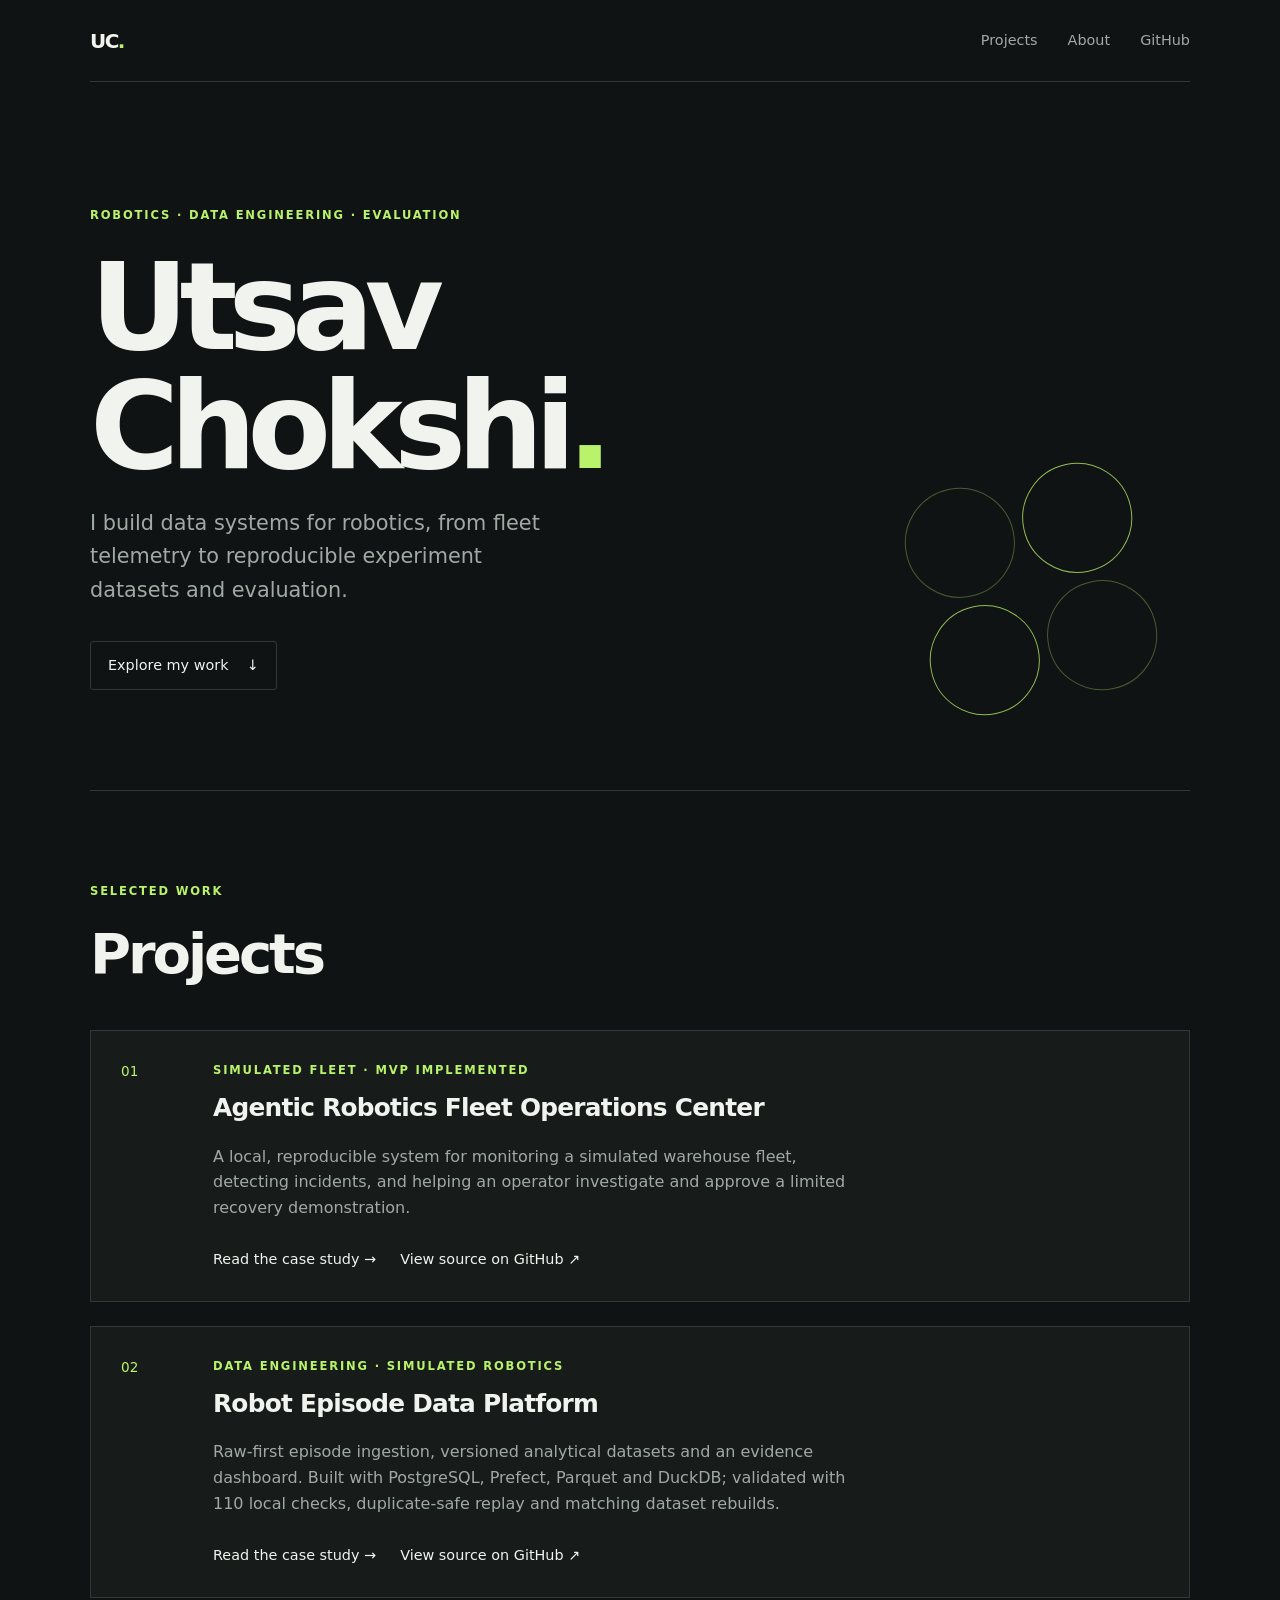
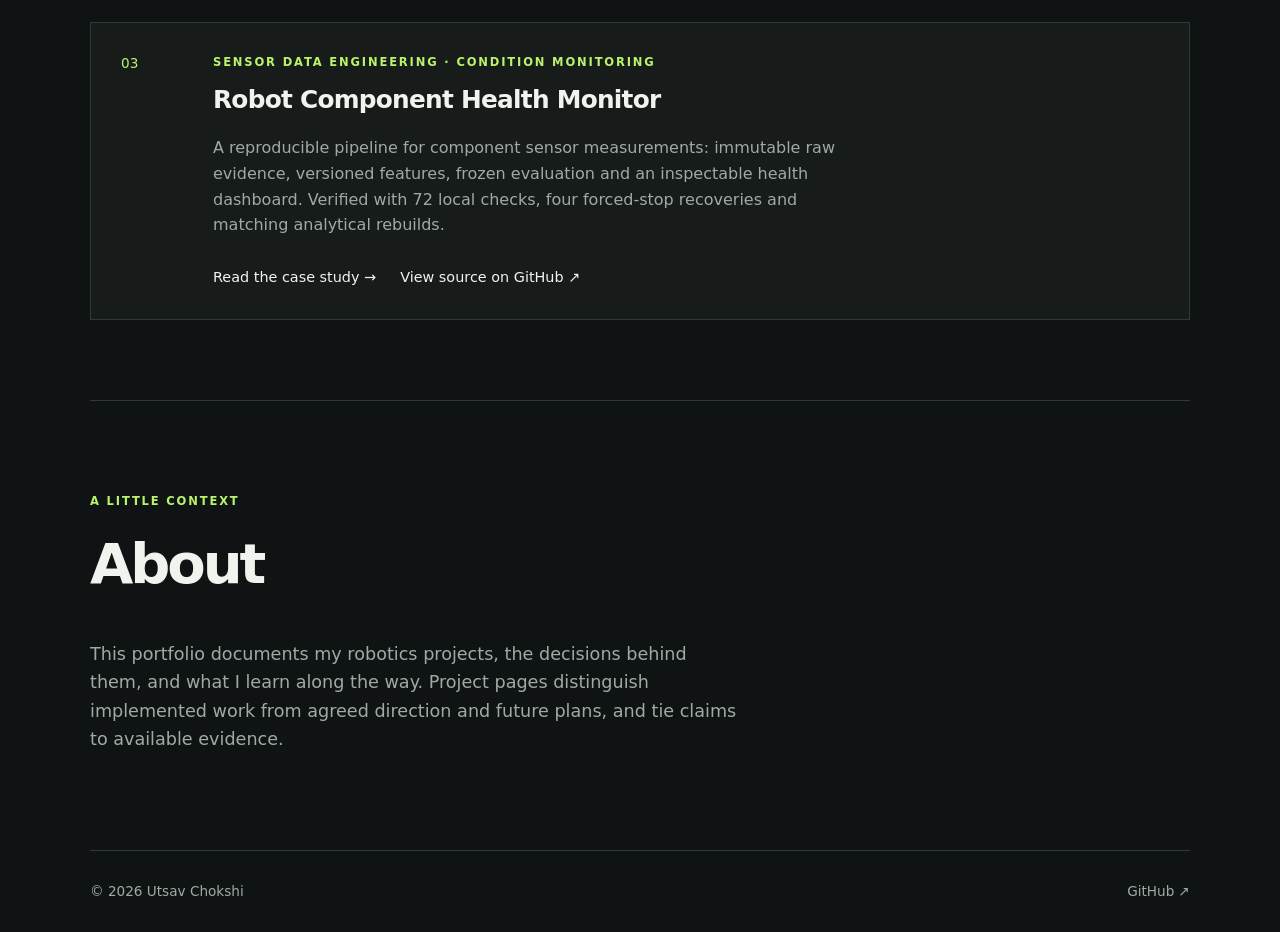
==== index.html @ 337e3877 "Add component health monitoring case study and reproduction package" ====
<!doctype html>
<html lang="en">
<head>
  <meta charset="utf-8">
  <meta name="viewport" content="width=device-width, initial-scale=1">
  <meta name="description" content="Utsav Chokshi's robotics engineering portfolio, including fleet operations and a reproducible robotics data and evaluation platform.">
  <title>Utsav Chokshi | Robotics Portfolio</title>
  <link rel="stylesheet" href="styles.css">
</head>
<body>
  <header class="site-header">
    <a class="wordmark" href="index.html">UC<span>.</span></a>
    <nav aria-label="Main navigation">
      <a href="#work">Projects</a>
      <a href="#about">About</a>
      <a href="https://github.com/utsav-chokshi">GitHub</a>
    </nav>
  </header>

  <main id="top">
    <section class="hero" aria-labelledby="intro-title">
      <p class="eyebrow">ROBOTICS · DATA ENGINEERING · EVALUATION</p>
      <h1 id="intro-title">Utsav Chokshi<span class="accent">.</span></h1>
      <p class="intro">I build data systems for robotics, from fleet telemetry to reproducible experiment datasets and evaluation.</p>
      <a class="button" href="#work">Explore my work <span aria-hidden="true">↓</span></a>
      <div class="hero-mark" aria-hidden="true"><span></span><span></span><span></span><span></span></div>
    </section>

    <section class="section" id="work" aria-labelledby="work-title">
      <div class="section-heading">
        <p class="eyebrow">SELECTED WORK</p>
        <h2 id="work-title">Projects</h2>
      </div>
      <article class="project-card">
        <div class="project-number">01</div>
        <div>
          <p class="project-type">SIMULATED FLEET · MVP IMPLEMENTED</p>
          <h3>Agentic Robotics Fleet Operations Center</h3>
          <p>A local, reproducible system for monitoring a simulated warehouse fleet, detecting incidents, and helping an operator investigate and approve a limited recovery demonstration.</p>
          <div class="project-links">
            <a class="text-link" href="agentic-fleet-ops.html">Read the case study <span aria-hidden="true">→</span></a>
            <a class="text-link" href="https://github.com/utsav-chokshi/robotics-fleet-ops">View source on GitHub <span aria-hidden="true">↗</span></a>
          </div>
        </div>
      </article>
      <article class="project-card">
        <div class="project-number">02</div>
        <div>
          <p class="project-type">DATA ENGINEERING · SIMULATED ROBOTICS</p>
          <h3>Robot Episode Data Platform</h3>
          <p>Raw-first episode ingestion, versioned analytical datasets and an evidence dashboard. Built with PostgreSQL, Prefect, Parquet and DuckDB; validated with 110 local checks, duplicate-safe replay and matching dataset rebuilds.</p>
          <div class="project-links"><a class="text-link" href="robot-episode-data-platform.html">Read the case study <span aria-hidden="true">→</span></a><a class="text-link" href="https://github.com/utsav-chokshi/robot-episode-data-platform">View source on GitHub <span aria-hidden="true">↗</span></a></div>
        </div>
      </article>
      <article class="project-card">
        <div class="project-number">03</div>
        <div>
          <p class="project-type">SENSOR DATA ENGINEERING · CONDITION MONITORING</p>
          <h3>Robot Component Health Monitor</h3>
          <p>A reproducible pipeline for component sensor measurements: immutable raw evidence, versioned features, frozen evaluation and an inspectable health dashboard. Verified with 72 local checks, four forced-stop recoveries and matching analytical rebuilds.</p>
          <div class="project-links"><a class="text-link" href="robot-component-health-monitor.html">Read the case study <span aria-hidden="true">→</span></a><a class="text-link" href="https://github.com/utsav-chokshi/robot-component-health-monitor">View source on GitHub <span aria-hidden="true">↗</span></a></div>
        </div>
      </article>
    </section>

    <section class="section about" id="about" aria-labelledby="about-title">
      <div class="section-heading">
        <p class="eyebrow">A LITTLE CONTEXT</p>
        <h2 id="about-title">About</h2>
      </div>
      <p>This portfolio documents my robotics projects, the decisions behind them, and what I learn along the way. Project pages distinguish implemented work from agreed direction and future plans, and tie claims to available evidence.</p>
    </section>
  </main>

  <footer>
    <span>© 2026 Utsav Chokshi</span>
    <a href="https://github.com/utsav-chokshi">GitHub <span aria-hidden="true">↗</span></a>
  </footer>
</body>
</html>
---- styles.css ----
:root {
  color-scheme: dark;
  --background: #101313;
  --surface: #171c1b;
  --text: #f1f3ef;
  --muted: #a0aaa4;
  --line: #303936;
  --accent: #b9f36b;
  font-family: Inter, ui-sans-serif, system-ui, -apple-system, BlinkMacSystemFont, "Segoe UI", sans-serif;
}

* { box-sizing: border-box; }
html { scroll-behavior: smooth; }
body { margin: 0; background: var(--background); color: var(--text); line-height: 1.6; }
a { color: inherit; text-decoration: none; }
a:focus-visible { outline: 2px solid var(--accent); outline-offset: 5px; }
.site-header, main, footer { width: min(1100px, calc(100% - 48px)); margin-inline: auto; }
.site-header { height: 82px; display: flex; align-items: center; justify-content: space-between; border-bottom: 1px solid var(--line); }
.wordmark { font-size: 1.25rem; font-weight: 800; letter-spacing: -.08em; }
.wordmark span, .accent { color: var(--accent); }
nav { display: flex; gap: 30px; color: var(--muted); font-size: .9rem; }
nav a:hover, footer a:hover, .text-link:hover { color: var(--accent); }
.hero { min-height: 590px; padding: 112px 0 100px; position: relative; overflow: hidden; }
.eyebrow, .project-type { color: var(--accent); font-size: .72rem; font-weight: 700; letter-spacing: .16em; }
h1 { max-width: 760px; margin: 24px 0 12px; font-size: clamp(3.5rem, 10vw, 7.6rem); line-height: .98; letter-spacing: -.075em; }
.intro { color: var(--muted); font-size: clamp(1.05rem, 2vw, 1.3rem); max-width: 470px; margin-bottom: 34px; }
.button { display: inline-flex; gap: 18px; align-items: center; padding: 12px 17px; border: 1px solid var(--line); border-radius: 3px; font-size: .9rem; }
.button:hover { color: var(--background); border-color: var(--accent); background: var(--accent); }
.hero-mark { position: absolute; width: 230px; height: 230px; right: 4%; bottom: 86px; display: grid; grid-template-columns: 1fr 1fr; gap: 10px; transform: rotate(-12deg); opacity: .75; }
.hero-mark span { border: 1px solid #58733e; border-radius: 50%; }
.hero-mark span:nth-child(2), .hero-mark span:nth-child(3) { border-color: var(--accent); }
.section { padding: 80px 0; border-top: 1px solid var(--line); }
.section-heading { margin-bottom: 32px; }
.section-heading .eyebrow { margin-bottom: 8px; }
h2 { margin: 0; font-size: clamp(2.2rem, 5vw, 3.5rem); letter-spacing: -.055em; }
.project-card { display: grid; grid-template-columns: 70px 1fr; gap: 22px; padding: 30px; background: var(--surface); border: 1px solid var(--line); }
.project-number { color: var(--accent); font-size: .85rem; }
.project-type { margin: 0 0 8px; }
h3 { margin: 0 0 8px; font-size: 1.55rem; letter-spacing: -.03em; }
.project-card p:not(.project-type), .about > p { max-width: 650px; color: var(--muted); }
.text-link { display: inline-block; margin-top: 12px; font-size: .9rem; }
.coming-soon { margin-top: 18px; color: var(--muted); font-size: .9rem; }
.about > p { font-size: 1.1rem; }
footer { min-height: 82px; border-top: 1px solid var(--line); display: flex; justify-content: space-between; align-items: center; color: var(--muted); font-size: .85rem; }
@media (max-width: 650px) {
  .site-header, main, footer { width: min(100% - 36px, 1100px); }
  .site-header { height: 70px; }
  nav { gap: 16px; font-size: .82rem; }
  .hero { min-height: 520px; padding-top: 96px; }
  .hero-mark { width: 130px; height: 130px; right: 5%; bottom: 34px; opacity: .45; }
  .section { padding: 60px 0; }
  .project-card { grid-template-columns: 34px 1fr; gap: 12px; padding: 22px 18px; }
}
@media (prefers-reduced-motion: reduce) { html { scroll-behavior: auto; } }

.project-links { display: flex; flex-wrap: wrap; gap: 24px; }
.case-hero, .case-section { max-width: 820px; margin-inline: auto; }
.case-hero { padding: 64px 0 76px; }
.back-link { display: inline-block; margin-bottom: 36px; color: var(--muted); font-size: .9rem; }
.back-link:hover { color: var(--accent); }
.case-hero h1 { max-width: 800px; font-size: clamp(2.8rem, 7vw, 5.6rem); }
.case-lede { max-width: 720px; color: var(--muted); font-size: 1.2rem; }
.status-note { display: grid; gap: 6px; margin: 30px 0; padding: 18px 20px; border-left: 3px solid var(--accent); background: var(--surface); }
.status-note strong { color: var(--accent); font-size: .78rem; letter-spacing: .12em; text-transform: uppercase; }
.case-section { padding: 56px 0; border-top: 1px solid var(--line); }
.case-section h2 { margin: 8px 0 18px; }
.case-section p:not(.eyebrow) { color: var(--muted); }
.feature-list { display: grid; gap: 16px; padding-left: 21px; color: var(--muted); }
.feature-list li::marker { color: var(--accent); }
.feature-list strong, .direction-note strong { color: var(--text); }
.tag-list { display: flex; flex-wrap: wrap; gap: 9px; margin: 24px 0; }
.tag-list span { padding: 6px 11px; border: 1px solid var(--line); border-radius: 99px; color: var(--text); font-size: .82rem; }
.direction-note { padding: 18px 20px; background: var(--surface); border: 1px solid var(--line); }
pre { overflow-x: auto; padding: 20px; background: var(--surface); border: 1px solid var(--line); color: var(--accent); }
code { font-family: ui-monospace, SFMono-Regular, Consolas, monospace; font-size: .9em; }
.case-section > code { color: var(--accent); }
@media (max-width: 650px) {
  .case-hero, .case-section { width: min(100% - 36px, 820px); }
  .case-hero { padding: 45px 0 55px; }
  .case-section { padding: 42px 0; }
}

.screenshot-grid { display: grid; grid-template-columns: 1fr; gap: 22px; margin-top: 28px; }
.screenshot-card { overflow: hidden; margin: 0; background: var(--surface); border: 1px solid var(--line); }
.screenshot-card img { display: block; width: 100%; height: auto; }
.screenshot-card figcaption { display: grid; gap: 3px; padding: 14px 16px 16px; color: var(--muted); font-size: .9rem; }
.screenshot-card figcaption strong { color: var(--text); }

.project-card + .project-card { margin-top: 24px; }
.data-path { display: grid; gap: 0; list-style: none; padding: 0; border-top: 1px solid var(--line); }
.data-path li { display: grid; grid-template-columns: 180px 1fr; gap: 20px; padding: 18px 0; border-bottom: 1px solid var(--line); }
.data-path strong { color: var(--accent); }
.data-path span { color: var(--muted); }
.results-grid { display: grid; grid-template-columns: repeat(3,minmax(0,1fr)); gap: 16px; margin: 28px 0; }
.results-grid > div { display: grid; gap: 8px; padding: 20px; background: var(--surface); border: 1px solid var(--line); }
.results-grid strong { color: var(--accent); font-size: clamp(1.7rem,3vw,2.4rem); letter-spacing: -.04em; }
.results-grid span { color: var(--muted); font-size: .9rem; }
.case-media { margin-top: 30px; }
.robot-pair { display: grid; grid-template-columns: repeat(2,minmax(0,1fr)); gap: 16px; }
@media (max-width: 650px) {
  .data-path li { grid-template-columns: 1fr; gap: 4px; }
  .results-grid, .robot-pair { grid-template-columns: 1fr; }
}
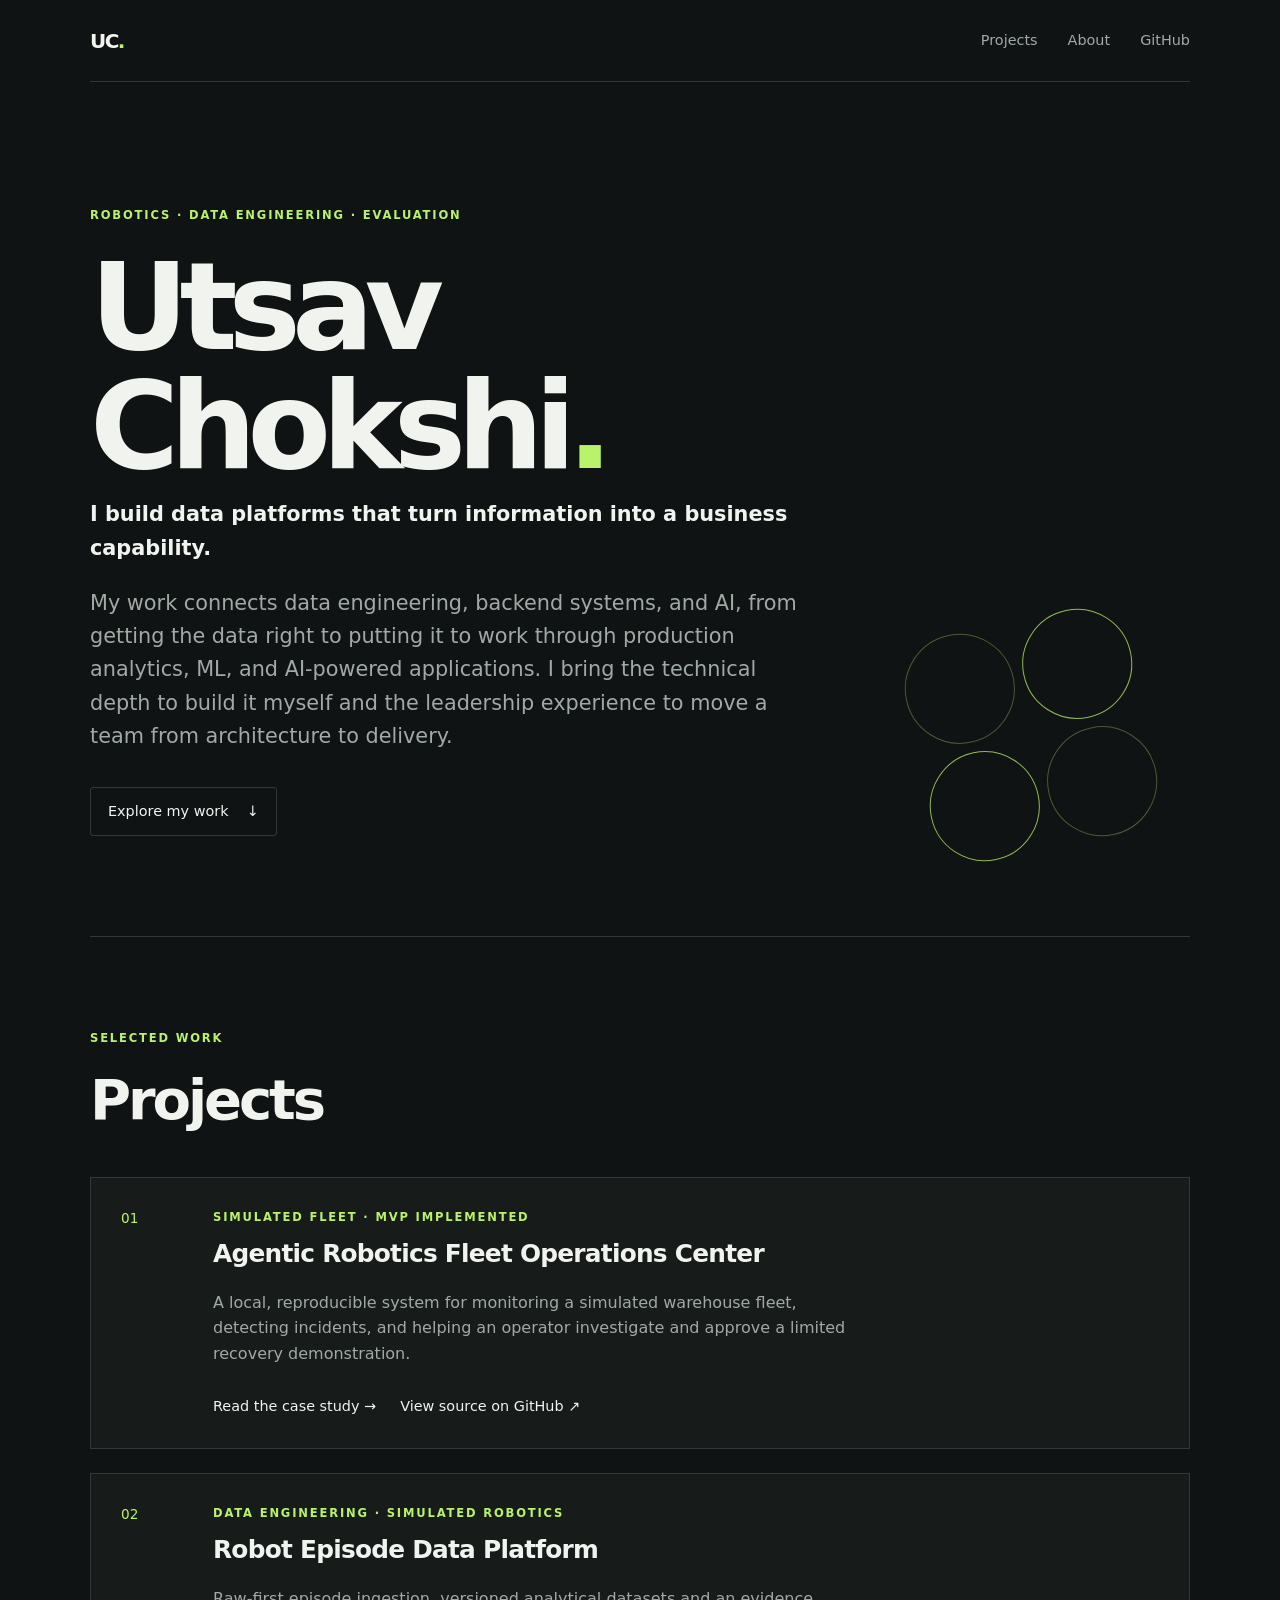
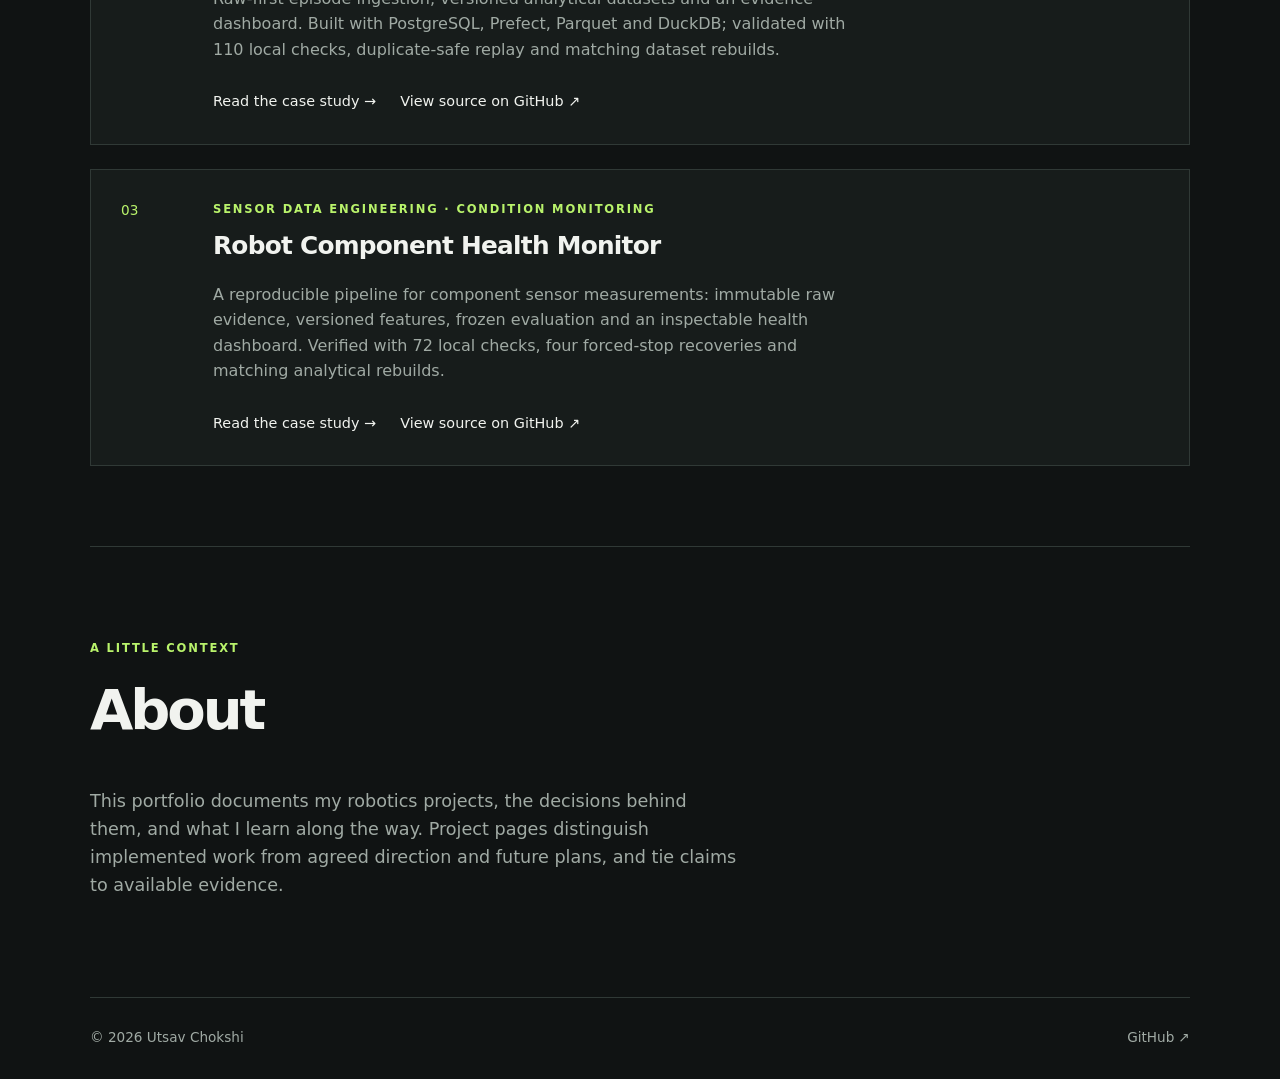
==== commit ba996a1f: "Introduce data platform expertise and leadership in portfolio pitch" ====
--- a/index.html
+++ b/index.html
@@ -18,10 +18,13 @@
   </header>
 
   <main id="top">
-    <section class="hero" aria-labelledby="intro-title">
+    <section class="hero hero--pitch" aria-labelledby="intro-title">
       <p class="eyebrow">ROBOTICS · DATA ENGINEERING · EVALUATION</p>
       <h1 id="intro-title">Utsav Chokshi<span class="accent">.</span></h1>
-      <p class="intro">I build data systems for robotics, from fleet telemetry to reproducible experiment datasets and evaluation.</p>
+      <div class="hero-pitch">
+        <p class="intro pitch-lead">I build data platforms that turn information into a business capability.</p>
+        <p class="intro">My work connects data engineering, backend systems, and AI, from getting the data right to putting it to work through production analytics, ML, and AI-powered applications. I bring the technical depth to build it myself and the leadership experience to move a team from architecture to delivery.</p>
+      </div>
       <a class="button" href="#work">Explore my work <span aria-hidden="true">↓</span></a>
       <div class="hero-mark" aria-hidden="true"><span></span><span></span><span></span><span></span></div>
     </section>
--- a/styles.css
+++ b/styles.css
@@ -101,3 +101,10 @@
   .data-path li { grid-template-columns: 1fr; gap: 4px; }
   .results-grid, .robot-pair { grid-template-columns: 1fr; }
 }
+
+/* Personal introduction: keep the full pitch readable beside the hero decoration. */
+.hero-pitch { max-width: 720px; position: relative; z-index: 1; }
+.hero-pitch .intro { max-width: none; margin: 0 0 22px; }
+.hero-pitch .pitch-lead { color: var(--text); font-weight: 600; }
+.hero-pitch + .button { margin-top: 12px; }
+@media (max-width: 1000px) { .hero--pitch .hero-mark { display: none; } }
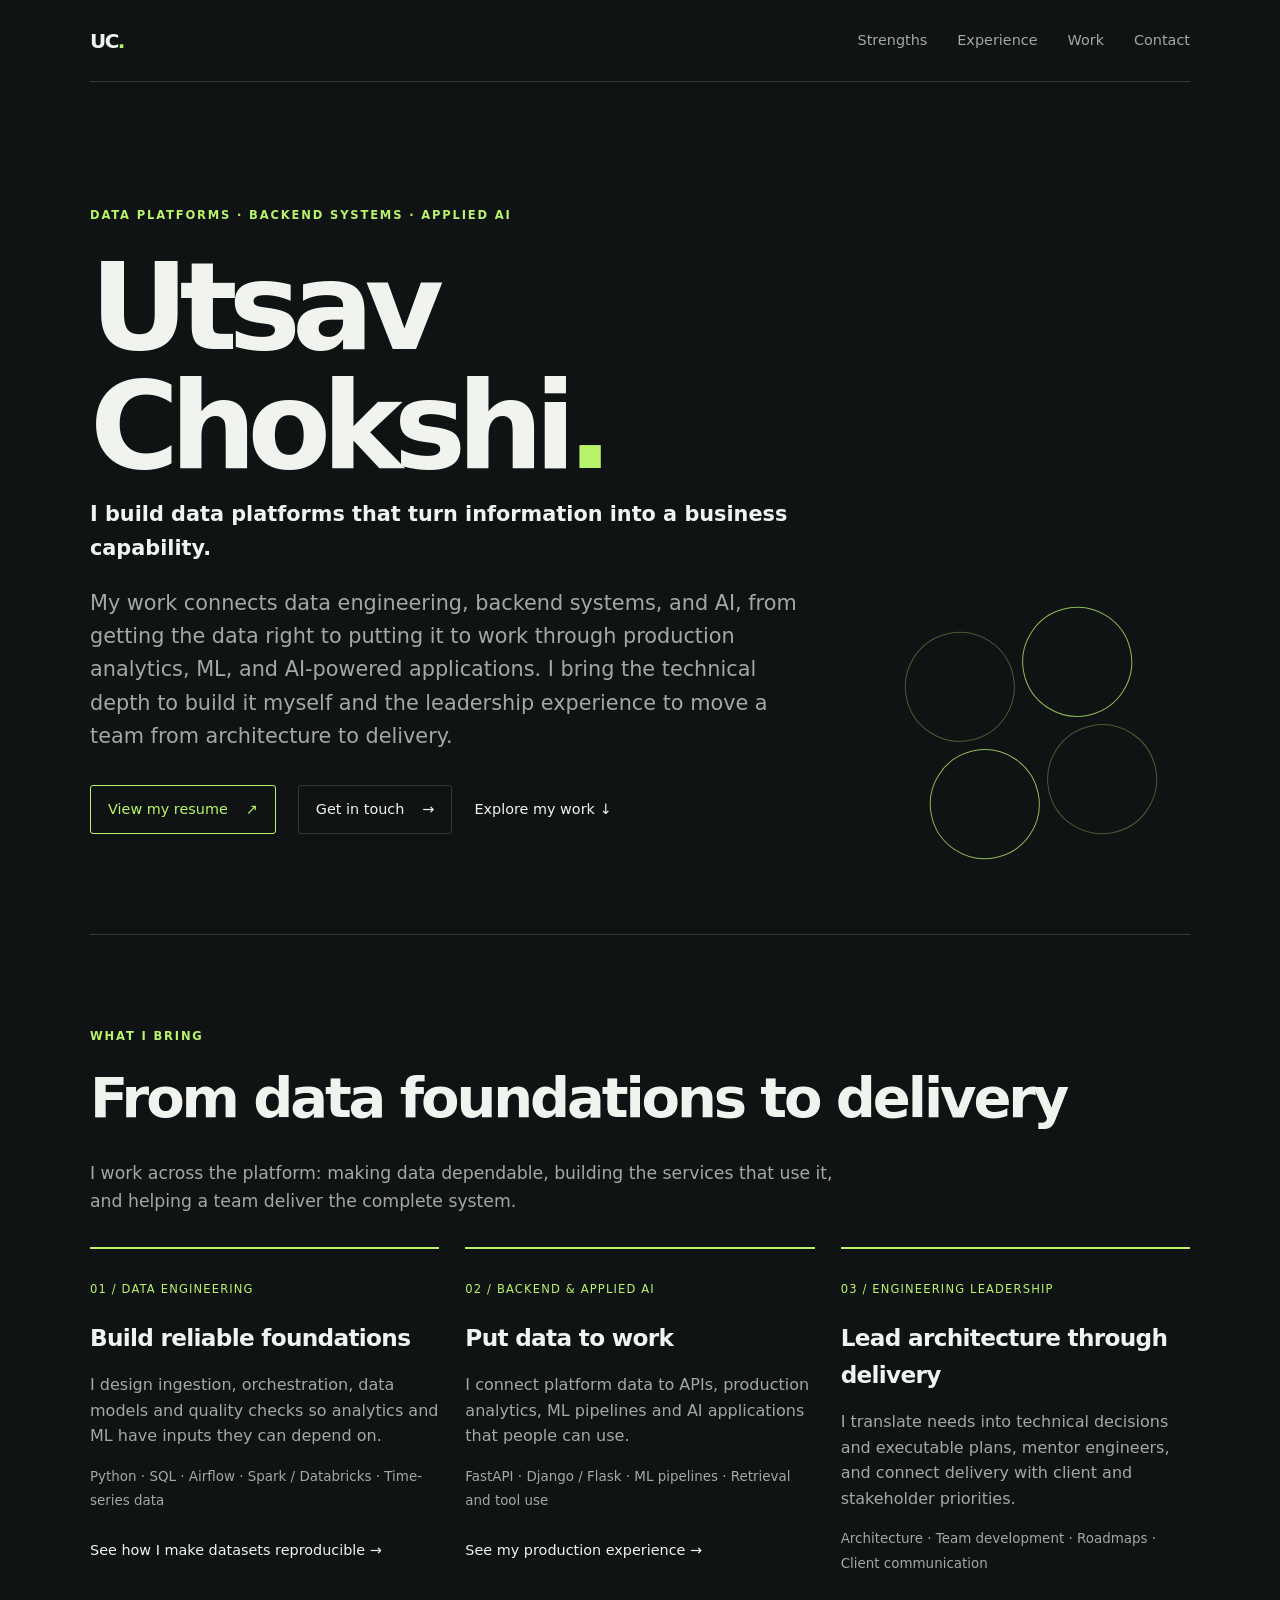
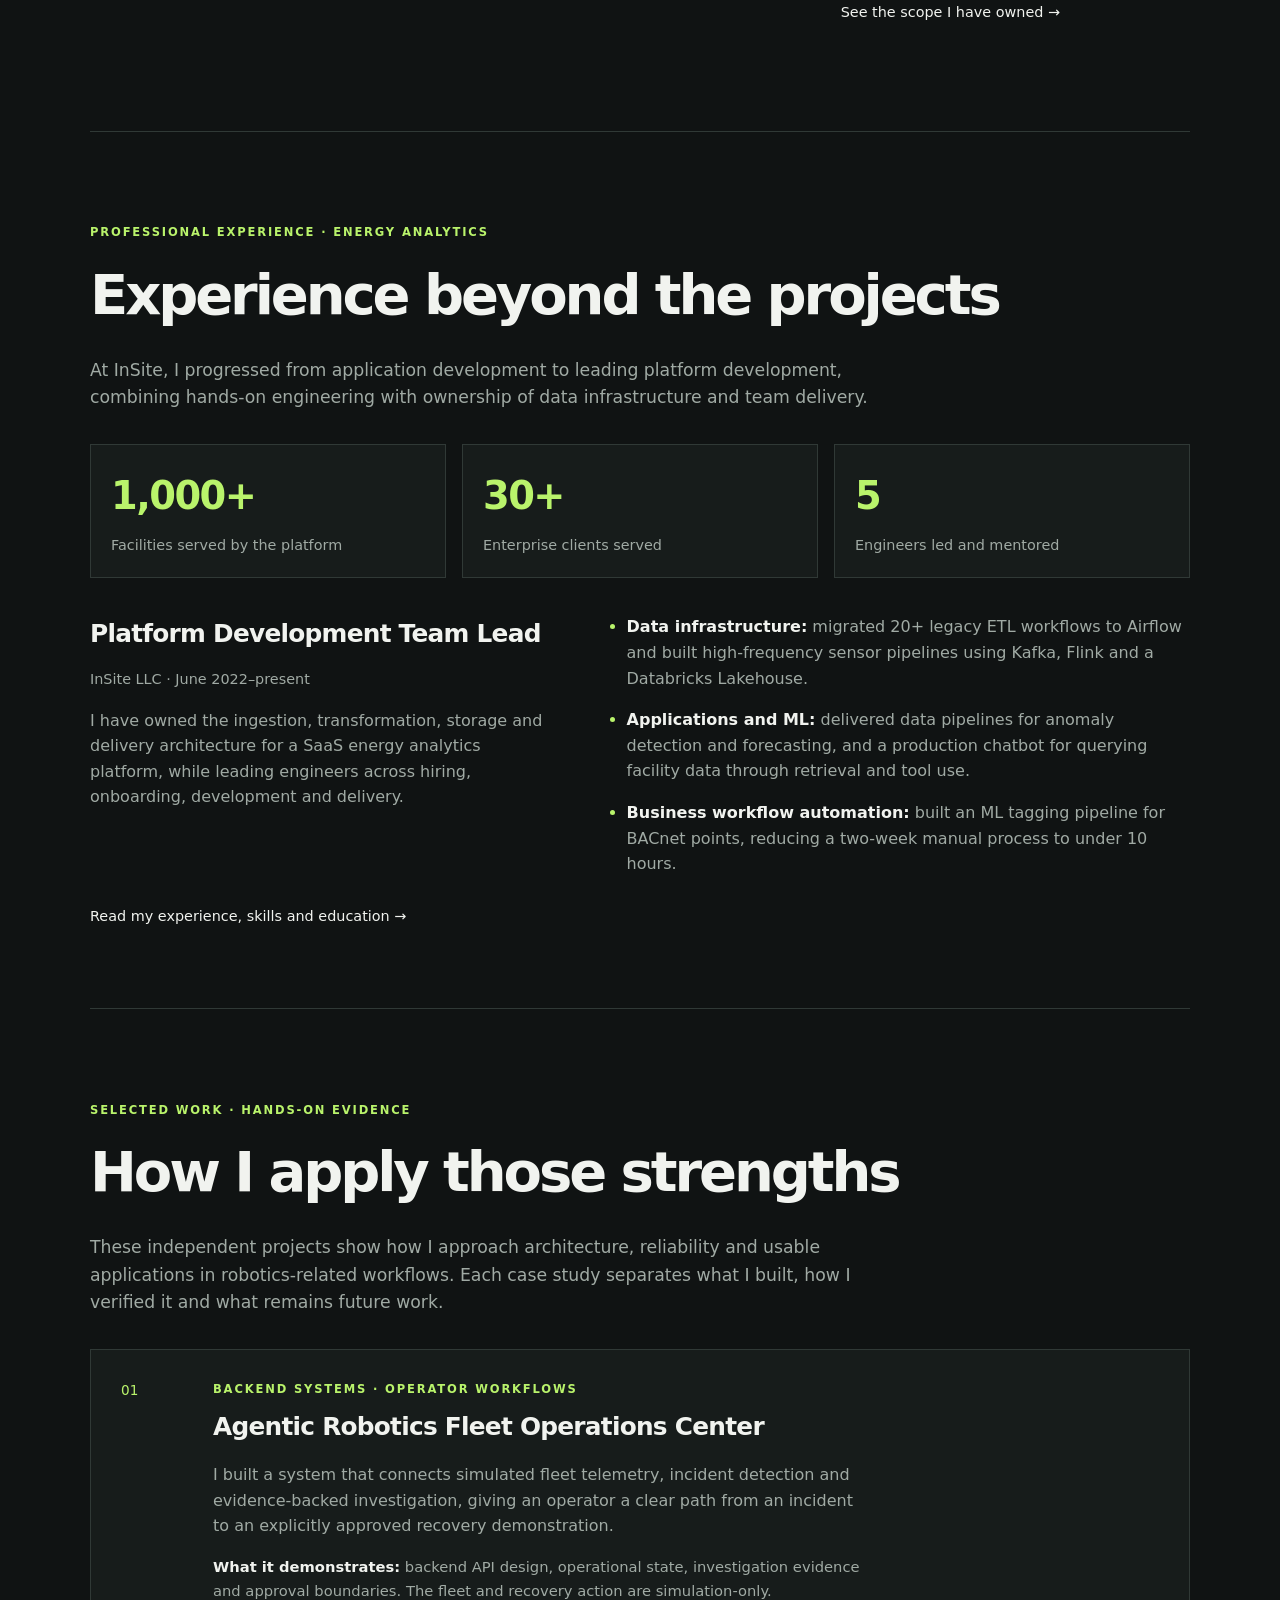
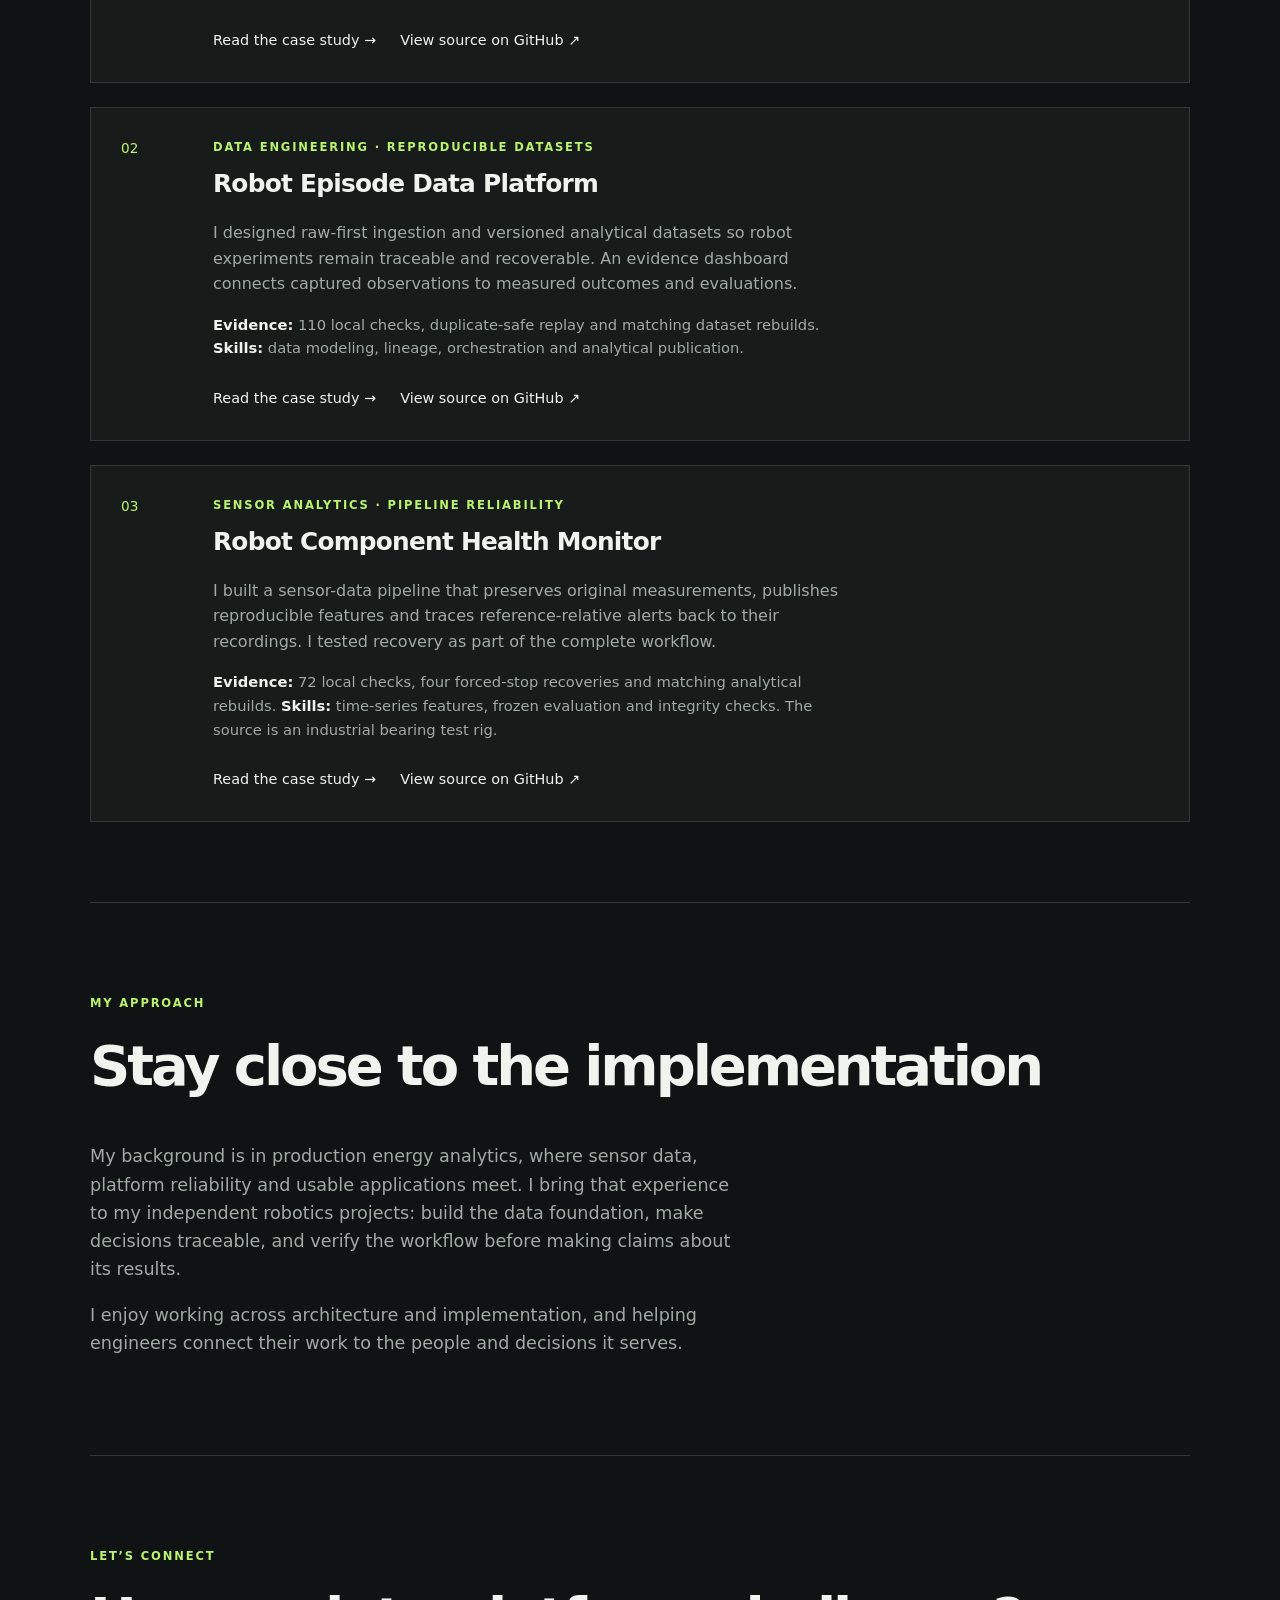
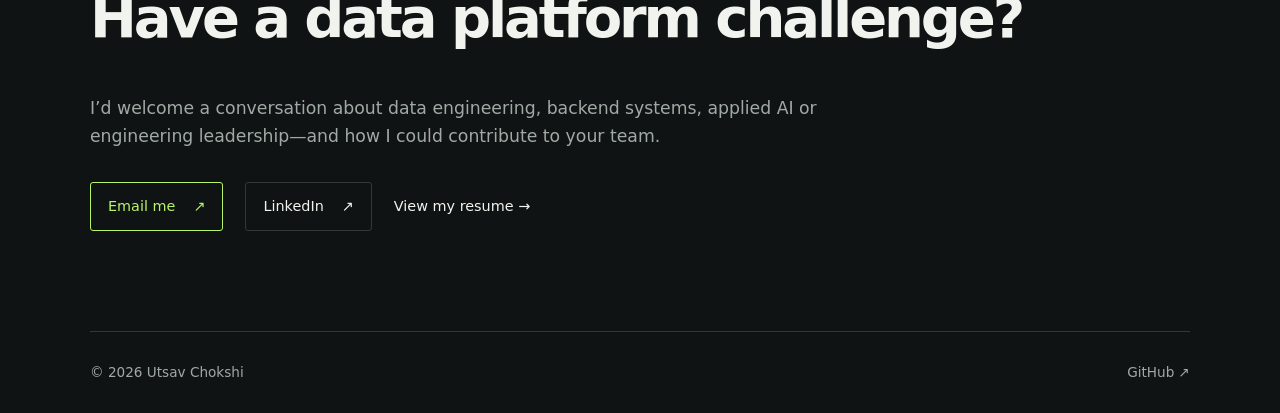
==== commit 003dec74: "Position portfolio around capabilities, professional experience and project evidence" ====
--- a/index.html
+++ b/index.html
@@ -3,81 +3,49 @@
 <head>
   <meta charset="utf-8">
   <meta name="viewport" content="width=device-width, initial-scale=1">
-  <meta name="description" content="Utsav Chokshi's robotics engineering portfolio, including fleet operations and a reproducible robotics data and evaluation platform.">
-  <title>Utsav Chokshi | Robotics Portfolio</title>
+  <meta name="description" content="Utsav Chokshi builds data platforms, backend systems and applied AI applications, combining hands-on engineering with architecture and team leadership.">
+  <title>Utsav Chokshi | Data Platforms, Backend &amp; Applied AI</title>
   <link rel="stylesheet" href="styles.css">
 </head>
-<body>
+<body class="portfolio-home">
   <header class="site-header">
     <a class="wordmark" href="index.html">UC<span>.</span></a>
-    <nav aria-label="Main navigation">
-      <a href="#work">Projects</a>
-      <a href="#about">About</a>
-      <a href="https://github.com/utsav-chokshi">GitHub</a>
-    </nav>
+    <nav aria-label="Main navigation"><a href="#strengths">Strengths</a><a href="#experience">Experience</a><a href="#work">Work</a><a href="#contact">Contact</a></nav>
   </header>
-
   <main id="top">
     <section class="hero hero--pitch" aria-labelledby="intro-title">
-      <p class="eyebrow">ROBOTICS · DATA ENGINEERING · EVALUATION</p>
+      <p class="eyebrow">DATA PLATFORMS · BACKEND SYSTEMS · APPLIED AI</p>
       <h1 id="intro-title">Utsav Chokshi<span class="accent">.</span></h1>
       <div class="hero-pitch">
         <p class="intro pitch-lead">I build data platforms that turn information into a business capability.</p>
         <p class="intro">My work connects data engineering, backend systems, and AI, from getting the data right to putting it to work through production analytics, ML, and AI-powered applications. I bring the technical depth to build it myself and the leadership experience to move a team from architecture to delivery.</p>
       </div>
-      <a class="button" href="#work">Explore my work <span aria-hidden="true">↓</span></a>
+      <div class="hero-actions"><a class="button button-primary" href="resume.html">View my resume <span aria-hidden="true">↗</span></a><a class="button" href="#contact">Get in touch <span aria-hidden="true">→</span></a><a class="text-link" href="#work">Explore my work <span aria-hidden="true">↓</span></a></div>
       <div class="hero-mark" aria-hidden="true"><span></span><span></span><span></span><span></span></div>
     </section>
-
+    <section class="section" id="strengths" aria-labelledby="strengths-title">
+      <div class="section-heading"><p class="eyebrow">WHAT I BRING</p><h2 id="strengths-title">From data foundations to delivery</h2><p class="section-intro">I work across the platform: making data dependable, building the services that use it, and helping a team deliver the complete system.</p></div>
+      <div class="strengths-grid">
+        <article class="strength"><span class="strength-number">01 / DATA ENGINEERING</span><h3>Build reliable foundations</h3><p>I design ingestion, orchestration, data models and quality checks so analytics and ML have inputs they can depend on.</p><p class="skill-detail">Python · SQL · Airflow · Spark / Databricks · Time-series data</p><a class="text-link" href="robot-episode-data-platform.html">See how I make datasets reproducible <span aria-hidden="true">→</span></a></article>
+        <article class="strength"><span class="strength-number">02 / BACKEND &amp; APPLIED AI</span><h3>Put data to work</h3><p>I connect platform data to APIs, production analytics, ML pipelines and AI applications that people can use.</p><p class="skill-detail">FastAPI · Django / Flask · ML pipelines · Retrieval and tool use</p><a class="text-link" href="#experience">See my production experience <span aria-hidden="true">→</span></a></article>
+        <article class="strength"><span class="strength-number">03 / ENGINEERING LEADERSHIP</span><h3>Lead architecture through delivery</h3><p>I translate needs into technical decisions and executable plans, mentor engineers, and connect delivery with client and stakeholder priorities.</p><p class="skill-detail">Architecture · Team development · Roadmaps · Client communication</p><a class="text-link" href="#experience">See the scope I have owned <span aria-hidden="true">→</span></a></article>
+      </div>
+    </section>
+    <section class="section" id="experience" aria-labelledby="experience-title">
+      <div class="section-heading"><p class="eyebrow">PROFESSIONAL EXPERIENCE · ENERGY ANALYTICS</p><h2 id="experience-title">Experience beyond the projects</h2><p class="section-intro">At InSite, I progressed from application development to leading platform development, combining hands-on engineering with ownership of data infrastructure and team delivery.</p></div>
+      <div class="results-grid experience-scope" aria-label="Professional platform and leadership scope"><div><strong>1,000+</strong><span>Facilities served by the platform</span></div><div><strong>30+</strong><span>Enterprise clients served</span></div><div><strong>5</strong><span>Engineers led and mentored</span></div></div>
+      <div class="experience-layout"><div><h3>Platform Development Team Lead</h3><p class="role-context">InSite LLC · June 2022–present</p><p>I have owned the ingestion, transformation, storage and delivery architecture for a SaaS energy analytics platform, while leading engineers across hiring, onboarding, development and delivery.</p></div><ul class="feature-list"><li><strong>Data infrastructure:</strong> migrated 20+ legacy ETL workflows to Airflow and built high-frequency sensor pipelines using Kafka, Flink and a Databricks Lakehouse.</li><li><strong>Applications and ML:</strong> delivered data pipelines for anomaly detection and forecasting, and a production chatbot for querying facility data through retrieval and tool use.</li><li><strong>Business workflow automation:</strong> built an ML tagging pipeline for BACnet points, reducing a two-week manual process to under 10 hours.</li></ul></div>
+      <a class="text-link" href="resume.html">Read my experience, skills and education <span aria-hidden="true">→</span></a>
+    </section>
     <section class="section" id="work" aria-labelledby="work-title">
-      <div class="section-heading">
-        <p class="eyebrow">SELECTED WORK</p>
-        <h2 id="work-title">Projects</h2>
-      </div>
-      <article class="project-card">
-        <div class="project-number">01</div>
-        <div>
-          <p class="project-type">SIMULATED FLEET · MVP IMPLEMENTED</p>
-          <h3>Agentic Robotics Fleet Operations Center</h3>
-          <p>A local, reproducible system for monitoring a simulated warehouse fleet, detecting incidents, and helping an operator investigate and approve a limited recovery demonstration.</p>
-          <div class="project-links">
-            <a class="text-link" href="agentic-fleet-ops.html">Read the case study <span aria-hidden="true">→</span></a>
-            <a class="text-link" href="https://github.com/utsav-chokshi/robotics-fleet-ops">View source on GitHub <span aria-hidden="true">↗</span></a>
-          </div>
-        </div>
-      </article>
-      <article class="project-card">
-        <div class="project-number">02</div>
-        <div>
-          <p class="project-type">DATA ENGINEERING · SIMULATED ROBOTICS</p>
-          <h3>Robot Episode Data Platform</h3>
-          <p>Raw-first episode ingestion, versioned analytical datasets and an evidence dashboard. Built with PostgreSQL, Prefect, Parquet and DuckDB; validated with 110 local checks, duplicate-safe replay and matching dataset rebuilds.</p>
-          <div class="project-links"><a class="text-link" href="robot-episode-data-platform.html">Read the case study <span aria-hidden="true">→</span></a><a class="text-link" href="https://github.com/utsav-chokshi/robot-episode-data-platform">View source on GitHub <span aria-hidden="true">↗</span></a></div>
-        </div>
-      </article>
-      <article class="project-card">
-        <div class="project-number">03</div>
-        <div>
-          <p class="project-type">SENSOR DATA ENGINEERING · CONDITION MONITORING</p>
-          <h3>Robot Component Health Monitor</h3>
-          <p>A reproducible pipeline for component sensor measurements: immutable raw evidence, versioned features, frozen evaluation and an inspectable health dashboard. Verified with 72 local checks, four forced-stop recoveries and matching analytical rebuilds.</p>
-          <div class="project-links"><a class="text-link" href="robot-component-health-monitor.html">Read the case study <span aria-hidden="true">→</span></a><a class="text-link" href="https://github.com/utsav-chokshi/robot-component-health-monitor">View source on GitHub <span aria-hidden="true">↗</span></a></div>
-        </div>
-      </article>
+      <div class="section-heading"><p class="eyebrow">SELECTED WORK · HANDS-ON EVIDENCE</p><h2 id="work-title">How I apply those strengths</h2><p class="section-intro">These independent projects show how I approach architecture, reliability and usable applications in robotics-related workflows. Each case study separates what I built, how I verified it and what remains future work.</p></div>
+      <article class="project-card"><div class="project-number">01</div><div><p class="project-type">BACKEND SYSTEMS · OPERATOR WORKFLOWS</p><h3>Agentic Robotics Fleet Operations Center</h3><p>I built a system that connects simulated fleet telemetry, incident detection and evidence-backed investigation, giving an operator a clear path from an incident to an explicitly approved recovery demonstration.</p><p class="project-evidence"><strong>What it demonstrates:</strong> backend API design, operational state, investigation evidence and approval boundaries. The fleet and recovery action are simulation-only.</p><div class="project-links"><a class="text-link" href="agentic-fleet-ops.html">Read the case study <span aria-hidden="true">→</span></a><a class="text-link" href="https://github.com/utsav-chokshi/robotics-fleet-ops">View source on GitHub <span aria-hidden="true">↗</span></a></div></div></article>
+      <article class="project-card"><div class="project-number">02</div><div><p class="project-type">DATA ENGINEERING · REPRODUCIBLE DATASETS</p><h3>Robot Episode Data Platform</h3><p>I designed raw-first ingestion and versioned analytical datasets so robot experiments remain traceable and recoverable. An evidence dashboard connects captured observations to measured outcomes and evaluations.</p><p class="project-evidence"><strong>Evidence:</strong> 110 local checks, duplicate-safe replay and matching dataset rebuilds. <strong>Skills:</strong> data modeling, lineage, orchestration and analytical publication.</p><div class="project-links"><a class="text-link" href="robot-episode-data-platform.html">Read the case study <span aria-hidden="true">→</span></a><a class="text-link" href="https://github.com/utsav-chokshi/robot-episode-data-platform">View source on GitHub <span aria-hidden="true">↗</span></a></div></div></article>
+      <article class="project-card"><div class="project-number">03</div><div><p class="project-type">SENSOR ANALYTICS · PIPELINE RELIABILITY</p><h3>Robot Component Health Monitor</h3><p>I built a sensor-data pipeline that preserves original measurements, publishes reproducible features and traces reference-relative alerts back to their recordings. I tested recovery as part of the complete workflow.</p><p class="project-evidence"><strong>Evidence:</strong> 72 local checks, four forced-stop recoveries and matching analytical rebuilds. <strong>Skills:</strong> time-series features, frozen evaluation and integrity checks. The source is an industrial bearing test rig.</p><div class="project-links"><a class="text-link" href="robot-component-health-monitor.html">Read the case study <span aria-hidden="true">→</span></a><a class="text-link" href="https://github.com/utsav-chokshi/robot-component-health-monitor">View source on GitHub <span aria-hidden="true">↗</span></a></div></div></article>
     </section>
-
-    <section class="section about" id="about" aria-labelledby="about-title">
-      <div class="section-heading">
-        <p class="eyebrow">A LITTLE CONTEXT</p>
-        <h2 id="about-title">About</h2>
-      </div>
-      <p>This portfolio documents my robotics projects, the decisions behind them, and what I learn along the way. Project pages distinguish implemented work from agreed direction and future plans, and tie claims to available evidence.</p>
-    </section>
+    <section class="section about" id="about" aria-labelledby="about-title"><div class="section-heading"><p class="eyebrow">MY APPROACH</p><h2 id="about-title">Stay close to the implementation</h2></div><p>My background is in production energy analytics, where sensor data, platform reliability and usable applications meet. I bring that experience to my independent robotics projects: build the data foundation, make decisions traceable, and verify the workflow before making claims about its results.</p><p>I enjoy working across architecture and implementation, and helping engineers connect their work to the people and decisions it serves.</p></section>
+    <section class="section contact-section" id="contact" aria-labelledby="contact-title"><div class="section-heading"><p class="eyebrow">LET’S CONNECT</p><h2 id="contact-title">Have a data platform challenge?</h2></div><p class="section-intro">I’d welcome a conversation about data engineering, backend systems, applied AI or engineering leadership—and how I could contribute to your team.</p><div class="hero-actions"><a class="button button-primary" href="mailto:utsavchokshi93@gmail.com">Email me <span aria-hidden="true">↗</span></a><a class="button" href="https://www.linkedin.com/in/utsav5756/">LinkedIn <span aria-hidden="true">↗</span></a><a class="text-link" href="resume.html">View my resume <span aria-hidden="true">→</span></a></div></section>
   </main>
-
-  <footer>
-    <span>© 2026 Utsav Chokshi</span>
-    <a href="https://github.com/utsav-chokshi">GitHub <span aria-hidden="true">↗</span></a>
-  </footer>
+  <footer><span>© 2026 Utsav Chokshi</span><a href="https://github.com/utsav-chokshi">GitHub <span aria-hidden="true">↗</span></a></footer>
 </body>
 </html>
--- a/styles.css
+++ b/styles.css
@@ -108,3 +108,32 @@
 .hero-pitch .pitch-lead { color: var(--text); font-weight: 600; }
 .hero-pitch + .button { margin-top: 12px; }
 @media (max-width: 1000px) { .hero--pitch .hero-mark { display: none; } }
+
+/* Homepage positioning: connect capabilities, career evidence and selected work. */
+.section-intro { max-width: 780px; color: var(--muted); font-size: 1.08rem; }
+.hero-actions { display: flex; flex-wrap: wrap; align-items: center; gap: 16px 22px; margin-top: 32px; }
+.hero-actions .text-link { margin-top: 0; }
+.button-primary { border-color: var(--accent); color: var(--accent); }
+.strengths-grid { display: grid; grid-template-columns: repeat(3,minmax(0,1fr)); gap: 26px; }
+.strength { padding: 26px 0; border-top: 2px solid var(--accent); }
+.strength-number { color: var(--accent); font-size: .72rem; letter-spacing: .1em; }
+.strength h3 { margin-top: 18px; font-size: 1.45rem; }
+.strength p { color: var(--muted); }
+.strength .skill-detail { font-size: .84rem; line-height: 1.8; }
+.experience-layout { display: grid; grid-template-columns: 1fr 1.25fr; gap: 48px; margin-top: 36px; }
+.experience-layout p { color: var(--muted); }
+.role-context { font-size: .9rem; }
+.experience-layout .feature-list { margin-top: 0; }
+.project-evidence { font-size: .92rem; }
+.project-evidence strong { color: var(--text); }
+.contact-section { padding-bottom: 100px; }
+@media (max-width: 800px) {
+  .strengths-grid, .experience-layout { grid-template-columns: 1fr; gap: 16px; }
+  .strength { padding-block: 22px; }
+}
+@media (max-width: 650px) {
+  .portfolio-home .site-header { height: auto; min-height: 82px; align-items: flex-start; padding-block: 20px; gap: 22px; }
+  .portfolio-home nav { flex-wrap: wrap; justify-content: flex-end; gap: 8px 16px; max-width: 260px; }
+  .hero-actions { align-items: flex-start; gap: 14px; }
+  .experience-layout { margin-top: 24px; }
+}
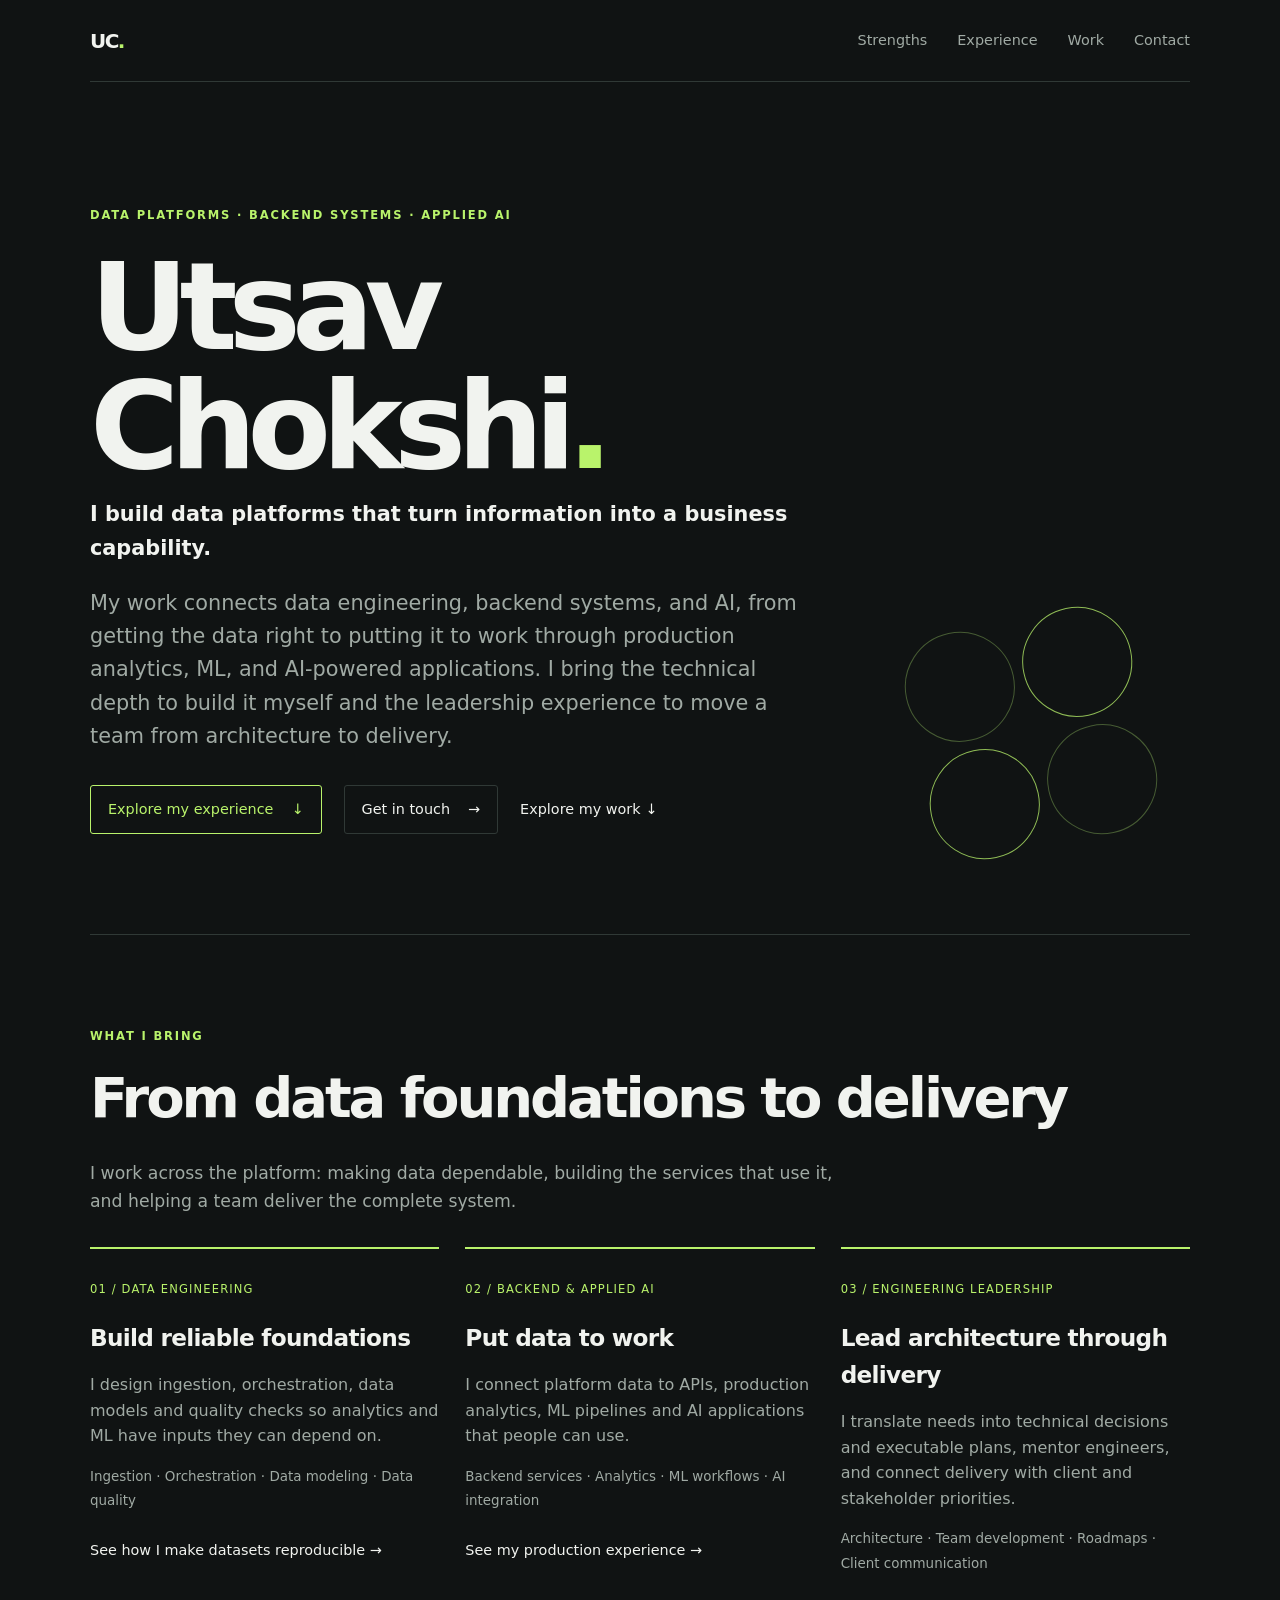
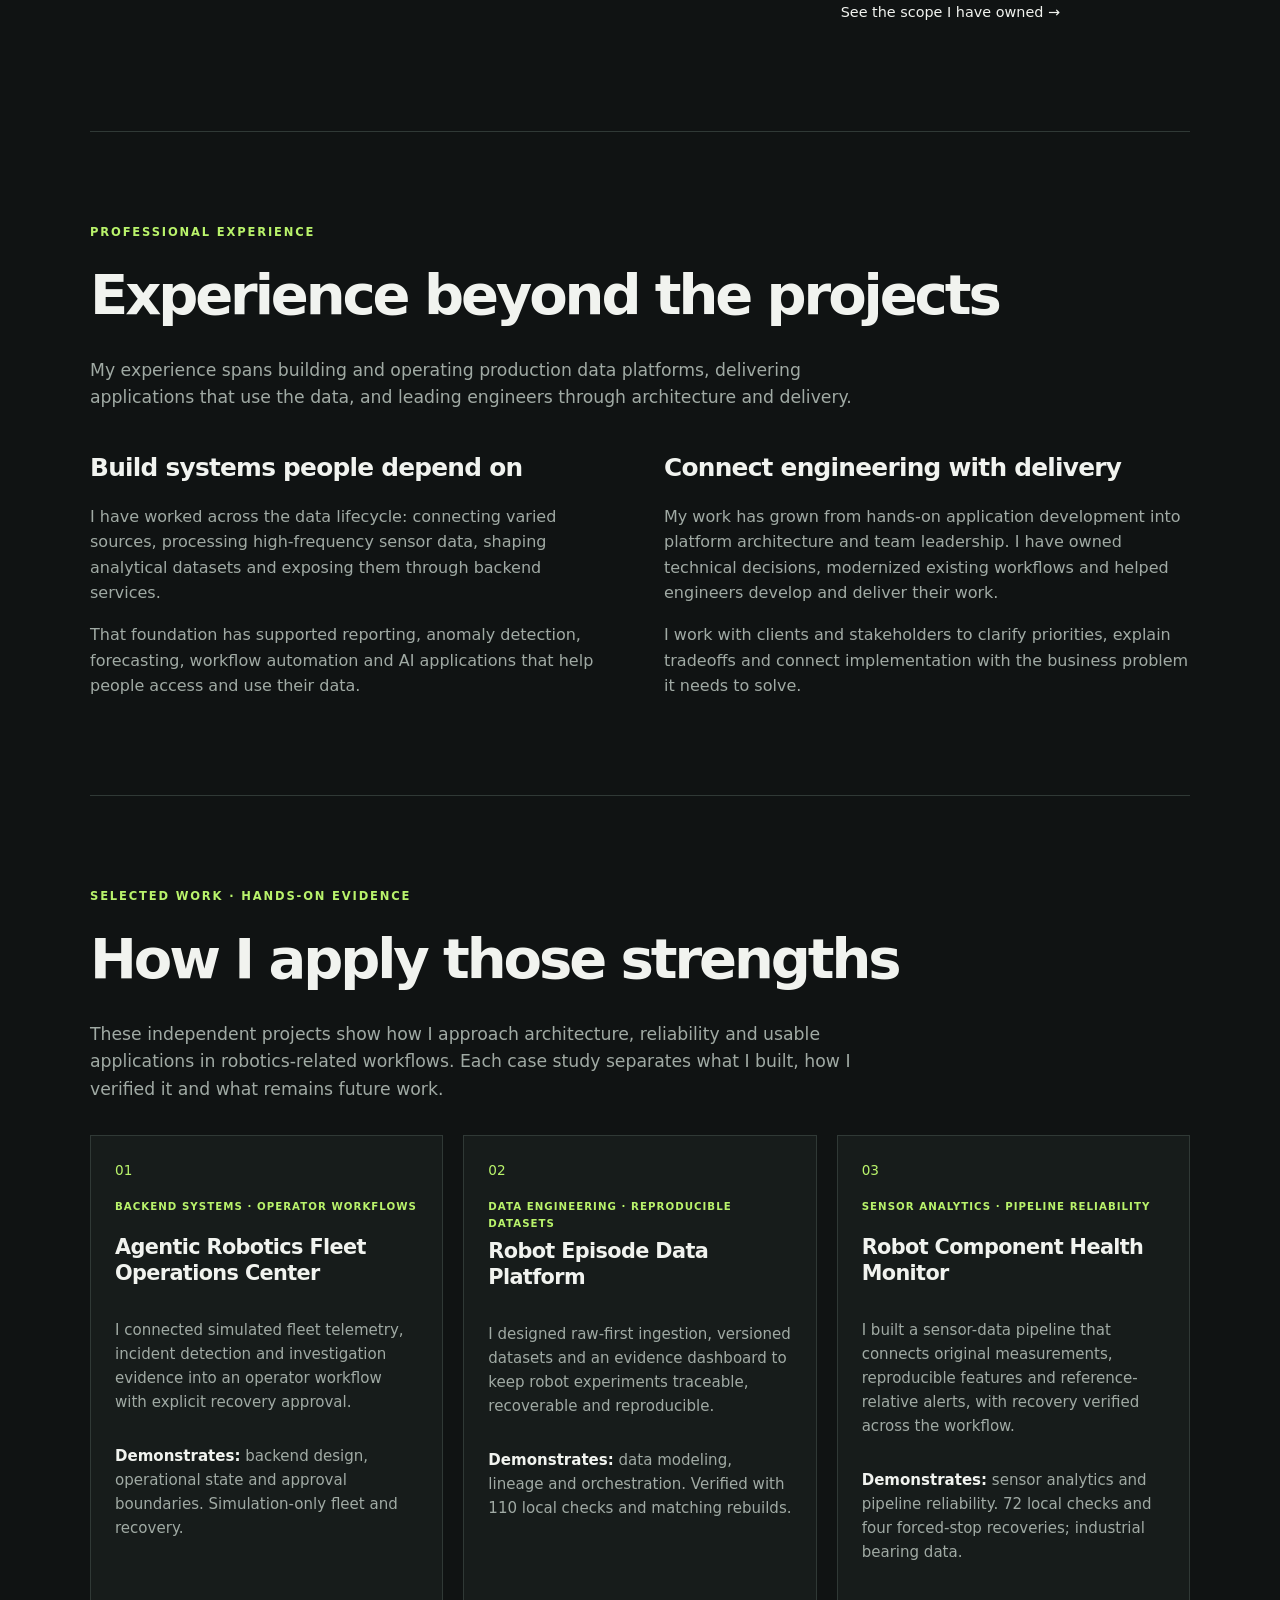
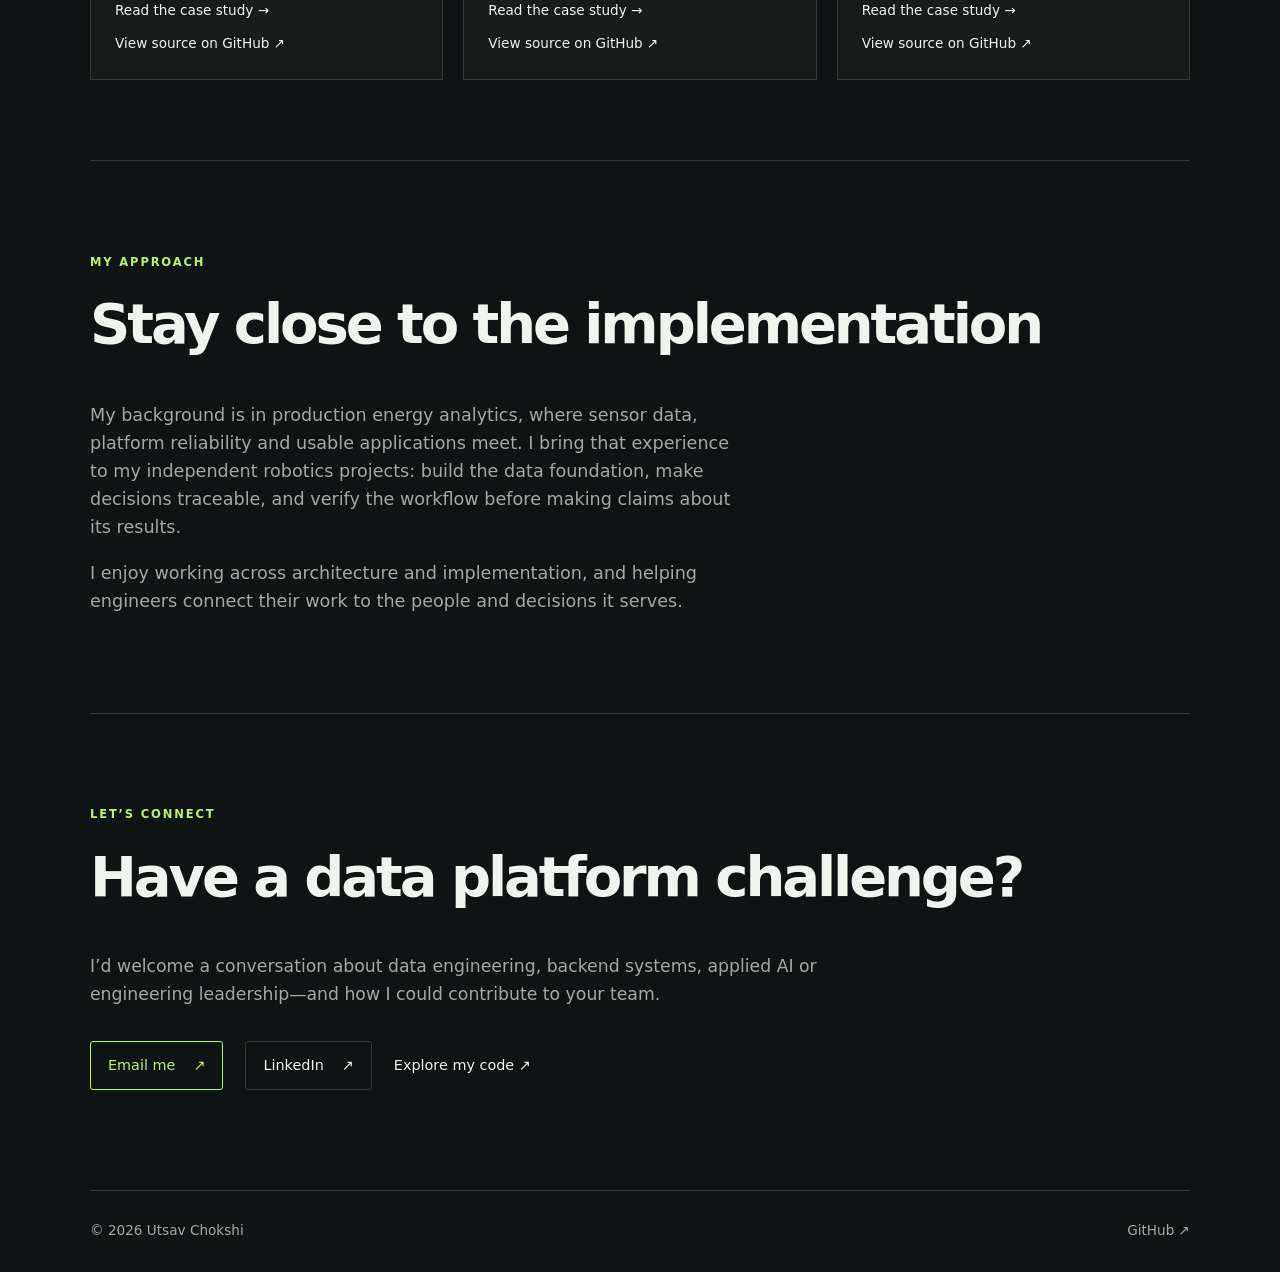
==== commit 3e43900d: "Summarize experience broadly and arrange projects in horizontal cards" ====
--- a/index.html
+++ b/index.html
@@ -20,31 +20,34 @@
         <p class="intro pitch-lead">I build data platforms that turn information into a business capability.</p>
         <p class="intro">My work connects data engineering, backend systems, and AI, from getting the data right to putting it to work through production analytics, ML, and AI-powered applications. I bring the technical depth to build it myself and the leadership experience to move a team from architecture to delivery.</p>
       </div>
-      <div class="hero-actions"><a class="button button-primary" href="resume.html">View my resume <span aria-hidden="true">↗</span></a><a class="button" href="#contact">Get in touch <span aria-hidden="true">→</span></a><a class="text-link" href="#work">Explore my work <span aria-hidden="true">↓</span></a></div>
+      <div class="hero-actions"><a class="button button-primary" href="#experience">Explore my experience <span aria-hidden="true">↓</span></a><a class="button" href="#contact">Get in touch <span aria-hidden="true">→</span></a><a class="text-link" href="#work">Explore my work <span aria-hidden="true">↓</span></a></div>
       <div class="hero-mark" aria-hidden="true"><span></span><span></span><span></span><span></span></div>
     </section>
     <section class="section" id="strengths" aria-labelledby="strengths-title">
       <div class="section-heading"><p class="eyebrow">WHAT I BRING</p><h2 id="strengths-title">From data foundations to delivery</h2><p class="section-intro">I work across the platform: making data dependable, building the services that use it, and helping a team deliver the complete system.</p></div>
       <div class="strengths-grid">
-        <article class="strength"><span class="strength-number">01 / DATA ENGINEERING</span><h3>Build reliable foundations</h3><p>I design ingestion, orchestration, data models and quality checks so analytics and ML have inputs they can depend on.</p><p class="skill-detail">Python · SQL · Airflow · Spark / Databricks · Time-series data</p><a class="text-link" href="robot-episode-data-platform.html">See how I make datasets reproducible <span aria-hidden="true">→</span></a></article>
-        <article class="strength"><span class="strength-number">02 / BACKEND &amp; APPLIED AI</span><h3>Put data to work</h3><p>I connect platform data to APIs, production analytics, ML pipelines and AI applications that people can use.</p><p class="skill-detail">FastAPI · Django / Flask · ML pipelines · Retrieval and tool use</p><a class="text-link" href="#experience">See my production experience <span aria-hidden="true">→</span></a></article>
+        <article class="strength"><span class="strength-number">01 / DATA ENGINEERING</span><h3>Build reliable foundations</h3><p>I design ingestion, orchestration, data models and quality checks so analytics and ML have inputs they can depend on.</p><p class="skill-detail">Ingestion · Orchestration · Data modeling · Data quality</p><a class="text-link" href="robot-episode-data-platform.html">See how I make datasets reproducible <span aria-hidden="true">→</span></a></article>
+        <article class="strength"><span class="strength-number">02 / BACKEND &amp; APPLIED AI</span><h3>Put data to work</h3><p>I connect platform data to APIs, production analytics, ML pipelines and AI applications that people can use.</p><p class="skill-detail">Backend services · Analytics · ML workflows · AI integration</p><a class="text-link" href="#experience">See my production experience <span aria-hidden="true">→</span></a></article>
         <article class="strength"><span class="strength-number">03 / ENGINEERING LEADERSHIP</span><h3>Lead architecture through delivery</h3><p>I translate needs into technical decisions and executable plans, mentor engineers, and connect delivery with client and stakeholder priorities.</p><p class="skill-detail">Architecture · Team development · Roadmaps · Client communication</p><a class="text-link" href="#experience">See the scope I have owned <span aria-hidden="true">→</span></a></article>
       </div>
     </section>
     <section class="section" id="experience" aria-labelledby="experience-title">
-      <div class="section-heading"><p class="eyebrow">PROFESSIONAL EXPERIENCE · ENERGY ANALYTICS</p><h2 id="experience-title">Experience beyond the projects</h2><p class="section-intro">At InSite, I progressed from application development to leading platform development, combining hands-on engineering with ownership of data infrastructure and team delivery.</p></div>
-      <div class="results-grid experience-scope" aria-label="Professional platform and leadership scope"><div><strong>1,000+</strong><span>Facilities served by the platform</span></div><div><strong>30+</strong><span>Enterprise clients served</span></div><div><strong>5</strong><span>Engineers led and mentored</span></div></div>
-      <div class="experience-layout"><div><h3>Platform Development Team Lead</h3><p class="role-context">InSite LLC · June 2022–present</p><p>I have owned the ingestion, transformation, storage and delivery architecture for a SaaS energy analytics platform, while leading engineers across hiring, onboarding, development and delivery.</p></div><ul class="feature-list"><li><strong>Data infrastructure:</strong> migrated 20+ legacy ETL workflows to Airflow and built high-frequency sensor pipelines using Kafka, Flink and a Databricks Lakehouse.</li><li><strong>Applications and ML:</strong> delivered data pipelines for anomaly detection and forecasting, and a production chatbot for querying facility data through retrieval and tool use.</li><li><strong>Business workflow automation:</strong> built an ML tagging pipeline for BACnet points, reducing a two-week manual process to under 10 hours.</li></ul></div>
-      <a class="text-link" href="resume.html">Read my experience, skills and education <span aria-hidden="true">→</span></a>
+      <div class="section-heading"><p class="eyebrow">PROFESSIONAL EXPERIENCE</p><h2 id="experience-title">Experience beyond the projects</h2><p class="section-intro">My experience spans building and operating production data platforms, delivering applications that use the data, and leading engineers through architecture and delivery.</p></div>
+      <div class="experience-layout experience-summary">
+        <div><h3>Build systems people depend on</h3><p>I have worked across the data lifecycle: connecting varied sources, processing high-frequency sensor data, shaping analytical datasets and exposing them through backend services.</p><p>That foundation has supported reporting, anomaly detection, forecasting, workflow automation and AI applications that help people access and use their data.</p></div>
+        <div><h3>Connect engineering with delivery</h3><p>My work has grown from hands-on application development into platform architecture and team leadership. I have owned technical decisions, modernized existing workflows and helped engineers develop and deliver their work.</p><p>I work with clients and stakeholders to clarify priorities, explain tradeoffs and connect implementation with the business problem it needs to solve.</p></div>
+      </div>
     </section>
     <section class="section" id="work" aria-labelledby="work-title">
       <div class="section-heading"><p class="eyebrow">SELECTED WORK · HANDS-ON EVIDENCE</p><h2 id="work-title">How I apply those strengths</h2><p class="section-intro">These independent projects show how I approach architecture, reliability and usable applications in robotics-related workflows. Each case study separates what I built, how I verified it and what remains future work.</p></div>
-      <article class="project-card"><div class="project-number">01</div><div><p class="project-type">BACKEND SYSTEMS · OPERATOR WORKFLOWS</p><h3>Agentic Robotics Fleet Operations Center</h3><p>I built a system that connects simulated fleet telemetry, incident detection and evidence-backed investigation, giving an operator a clear path from an incident to an explicitly approved recovery demonstration.</p><p class="project-evidence"><strong>What it demonstrates:</strong> backend API design, operational state, investigation evidence and approval boundaries. The fleet and recovery action are simulation-only.</p><div class="project-links"><a class="text-link" href="agentic-fleet-ops.html">Read the case study <span aria-hidden="true">→</span></a><a class="text-link" href="https://github.com/utsav-chokshi/robotics-fleet-ops">View source on GitHub <span aria-hidden="true">↗</span></a></div></div></article>
-      <article class="project-card"><div class="project-number">02</div><div><p class="project-type">DATA ENGINEERING · REPRODUCIBLE DATASETS</p><h3>Robot Episode Data Platform</h3><p>I designed raw-first ingestion and versioned analytical datasets so robot experiments remain traceable and recoverable. An evidence dashboard connects captured observations to measured outcomes and evaluations.</p><p class="project-evidence"><strong>Evidence:</strong> 110 local checks, duplicate-safe replay and matching dataset rebuilds. <strong>Skills:</strong> data modeling, lineage, orchestration and analytical publication.</p><div class="project-links"><a class="text-link" href="robot-episode-data-platform.html">Read the case study <span aria-hidden="true">→</span></a><a class="text-link" href="https://github.com/utsav-chokshi/robot-episode-data-platform">View source on GitHub <span aria-hidden="true">↗</span></a></div></div></article>
-      <article class="project-card"><div class="project-number">03</div><div><p class="project-type">SENSOR ANALYTICS · PIPELINE RELIABILITY</p><h3>Robot Component Health Monitor</h3><p>I built a sensor-data pipeline that preserves original measurements, publishes reproducible features and traces reference-relative alerts back to their recordings. I tested recovery as part of the complete workflow.</p><p class="project-evidence"><strong>Evidence:</strong> 72 local checks, four forced-stop recoveries and matching analytical rebuilds. <strong>Skills:</strong> time-series features, frozen evaluation and integrity checks. The source is an industrial bearing test rig.</p><div class="project-links"><a class="text-link" href="robot-component-health-monitor.html">Read the case study <span aria-hidden="true">→</span></a><a class="text-link" href="https://github.com/utsav-chokshi/robot-component-health-monitor">View source on GitHub <span aria-hidden="true">↗</span></a></div></div></article>
+      <div class="projects-grid">
+      <article class="project-card"><div class="project-number">01</div><div><p class="project-type">BACKEND SYSTEMS · OPERATOR WORKFLOWS</p><h3>Agentic Robotics Fleet Operations Center</h3><p>I connected simulated fleet telemetry, incident detection and investigation evidence into an operator workflow with explicit recovery approval.</p><p class="project-evidence"><strong>Demonstrates:</strong> backend design, operational state and approval boundaries. Simulation-only fleet and recovery.</p><div class="project-links"><a class="text-link" href="agentic-fleet-ops.html">Read the case study <span aria-hidden="true">→</span></a><a class="text-link" href="https://github.com/utsav-chokshi/robotics-fleet-ops">View source on GitHub <span aria-hidden="true">↗</span></a></div></div></article>
+      <article class="project-card"><div class="project-number">02</div><div><p class="project-type">DATA ENGINEERING · REPRODUCIBLE DATASETS</p><h3>Robot Episode Data Platform</h3><p>I designed raw-first ingestion, versioned datasets and an evidence dashboard to keep robot experiments traceable, recoverable and reproducible.</p><p class="project-evidence"><strong>Demonstrates:</strong> data modeling, lineage and orchestration. Verified with 110 local checks and matching rebuilds.</p><div class="project-links"><a class="text-link" href="robot-episode-data-platform.html">Read the case study <span aria-hidden="true">→</span></a><a class="text-link" href="https://github.com/utsav-chokshi/robot-episode-data-platform">View source on GitHub <span aria-hidden="true">↗</span></a></div></div></article>
+      <article class="project-card"><div class="project-number">03</div><div><p class="project-type">SENSOR ANALYTICS · PIPELINE RELIABILITY</p><h3>Robot Component Health Monitor</h3><p>I built a sensor-data pipeline that connects original measurements, reproducible features and reference-relative alerts, with recovery verified across the workflow.</p><p class="project-evidence"><strong>Demonstrates:</strong> sensor analytics and pipeline reliability. 72 local checks and four forced-stop recoveries; industrial bearing data.</p><div class="project-links"><a class="text-link" href="robot-component-health-monitor.html">Read the case study <span aria-hidden="true">→</span></a><a class="text-link" href="https://github.com/utsav-chokshi/robot-component-health-monitor">View source on GitHub <span aria-hidden="true">↗</span></a></div></div></article>
+      </div>
     </section>
     <section class="section about" id="about" aria-labelledby="about-title"><div class="section-heading"><p class="eyebrow">MY APPROACH</p><h2 id="about-title">Stay close to the implementation</h2></div><p>My background is in production energy analytics, where sensor data, platform reliability and usable applications meet. I bring that experience to my independent robotics projects: build the data foundation, make decisions traceable, and verify the workflow before making claims about its results.</p><p>I enjoy working across architecture and implementation, and helping engineers connect their work to the people and decisions it serves.</p></section>
-    <section class="section contact-section" id="contact" aria-labelledby="contact-title"><div class="section-heading"><p class="eyebrow">LET’S CONNECT</p><h2 id="contact-title">Have a data platform challenge?</h2></div><p class="section-intro">I’d welcome a conversation about data engineering, backend systems, applied AI or engineering leadership—and how I could contribute to your team.</p><div class="hero-actions"><a class="button button-primary" href="mailto:utsavchokshi93@gmail.com">Email me <span aria-hidden="true">↗</span></a><a class="button" href="https://www.linkedin.com/in/utsav5756/">LinkedIn <span aria-hidden="true">↗</span></a><a class="text-link" href="resume.html">View my resume <span aria-hidden="true">→</span></a></div></section>
+    <section class="section contact-section" id="contact" aria-labelledby="contact-title"><div class="section-heading"><p class="eyebrow">LET’S CONNECT</p><h2 id="contact-title">Have a data platform challenge?</h2></div><p class="section-intro">I’d welcome a conversation about data engineering, backend systems, applied AI or engineering leadership—and how I could contribute to your team.</p><div class="hero-actions"><a class="button button-primary" href="mailto:utsavchokshi93@gmail.com">Email me <span aria-hidden="true">↗</span></a><a class="button" href="https://www.linkedin.com/in/utsav5756/">LinkedIn <span aria-hidden="true">↗</span></a><a class="text-link" href="https://github.com/utsav-chokshi">Explore my code <span aria-hidden="true">↗</span></a></div></section>
   </main>
   <footer><span>© 2026 Utsav Chokshi</span><a href="https://github.com/utsav-chokshi">GitHub <span aria-hidden="true">↗</span></a></footer>
 </body>
--- a/styles.css
+++ b/styles.css
@@ -137,3 +137,18 @@
   .hero-actions { align-items: flex-start; gap: 14px; }
   .experience-layout { margin-top: 24px; }
 }
+
+/* Compact project evidence in a horizontal desktop layout. */
+.experience-summary { grid-template-columns: repeat(2,minmax(0,1fr)); }
+.projects-grid { display: grid; grid-template-columns: repeat(3,minmax(0,1fr)); gap: 20px; }
+.projects-grid .project-card { display: flex; flex-direction: column; min-width: 0; padding: 24px; gap: 16px; }
+.projects-grid .project-card + .project-card { margin-top: 0; }
+.projects-grid .project-card > div:last-child { display: flex; flex-direction: column; flex: 1; min-width: 0; }
+.projects-grid h3 { font-size: 1.3rem; line-height: 1.25; margin-bottom: 16px; }
+.projects-grid .project-type { font-size: .64rem; letter-spacing: .1em; min-height: 2.8em; }
+.projects-grid .project-card p:not(.project-type) { font-size: .94rem; }
+.projects-grid .project-card .project-evidence { font-size: .84rem; }
+.projects-grid .project-links { display: grid; gap: 0; margin-top: auto; padding-top: 8px; }
+.projects-grid .text-link { font-size: .85rem; }
+@media (max-width: 900px) { .projects-grid { grid-template-columns: repeat(2,minmax(0,1fr)); } }
+@media (max-width: 650px) { .projects-grid, .experience-summary { grid-template-columns: 1fr; } }
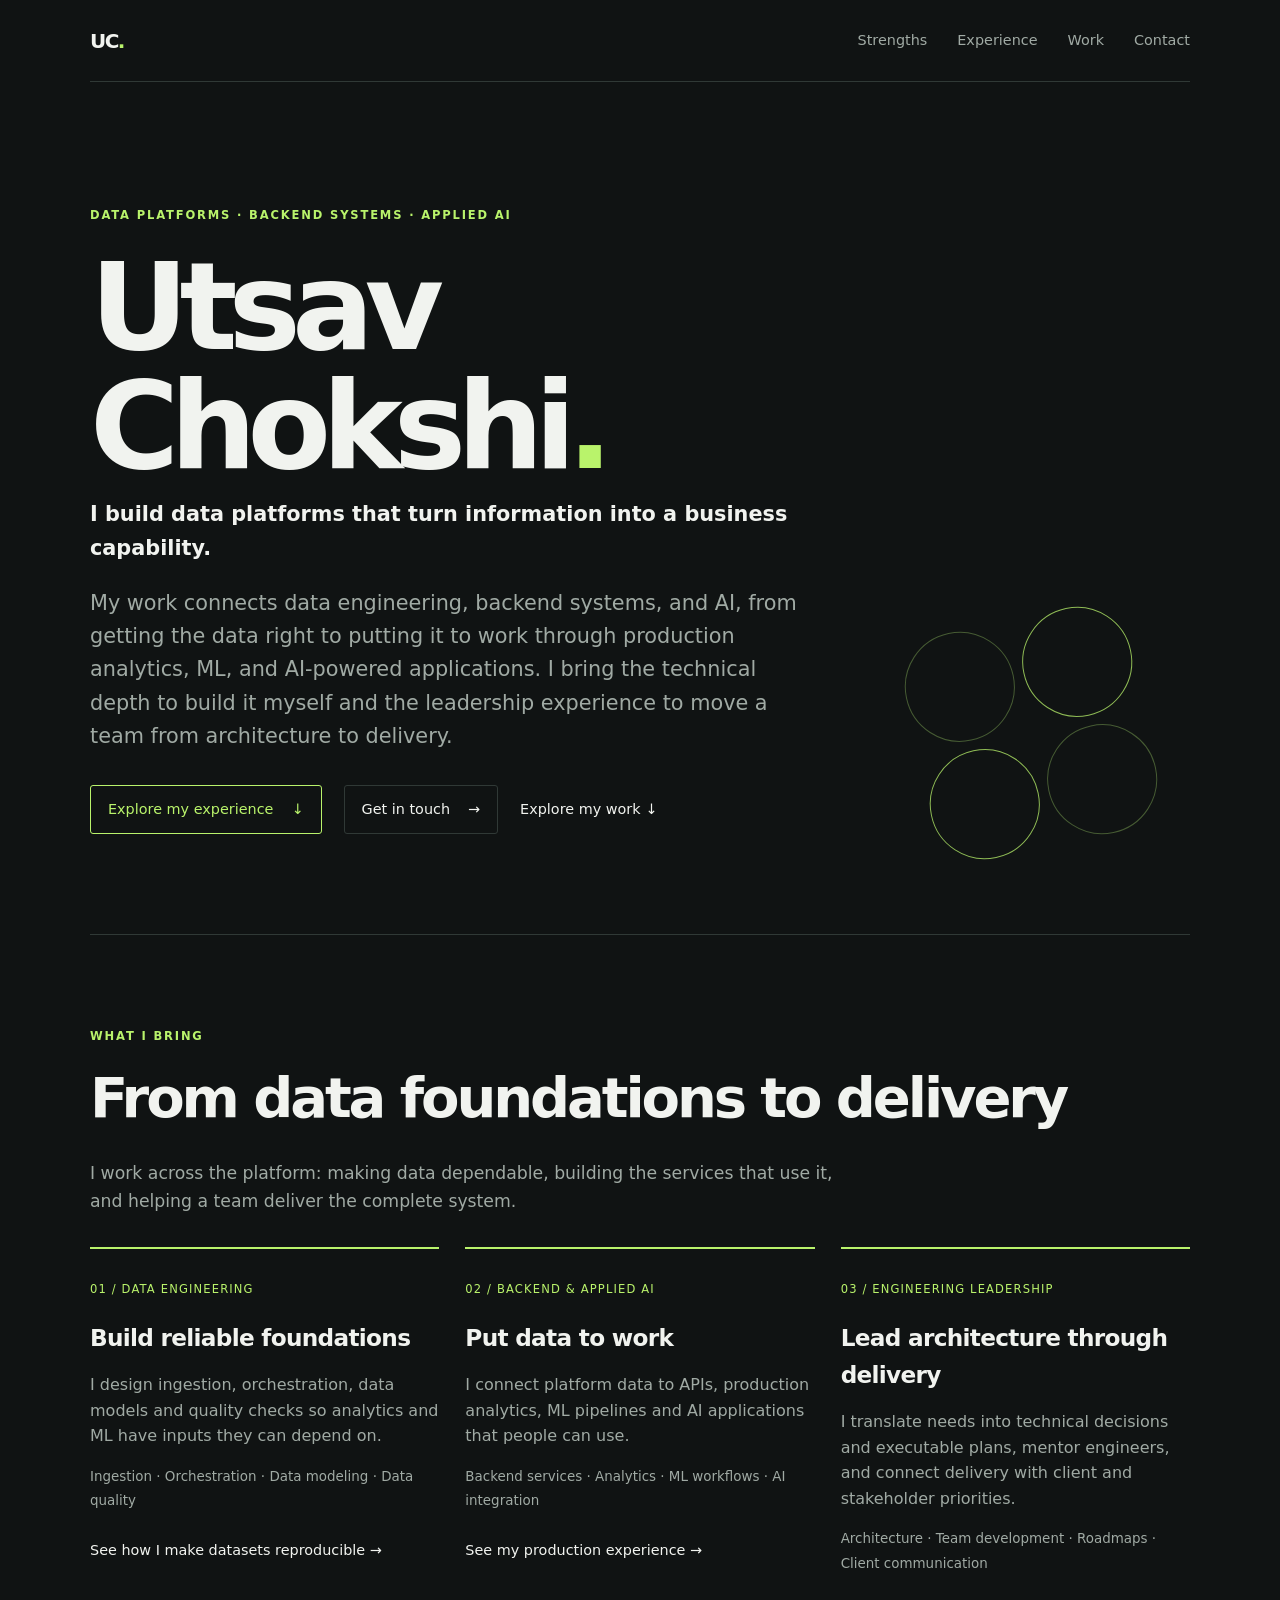
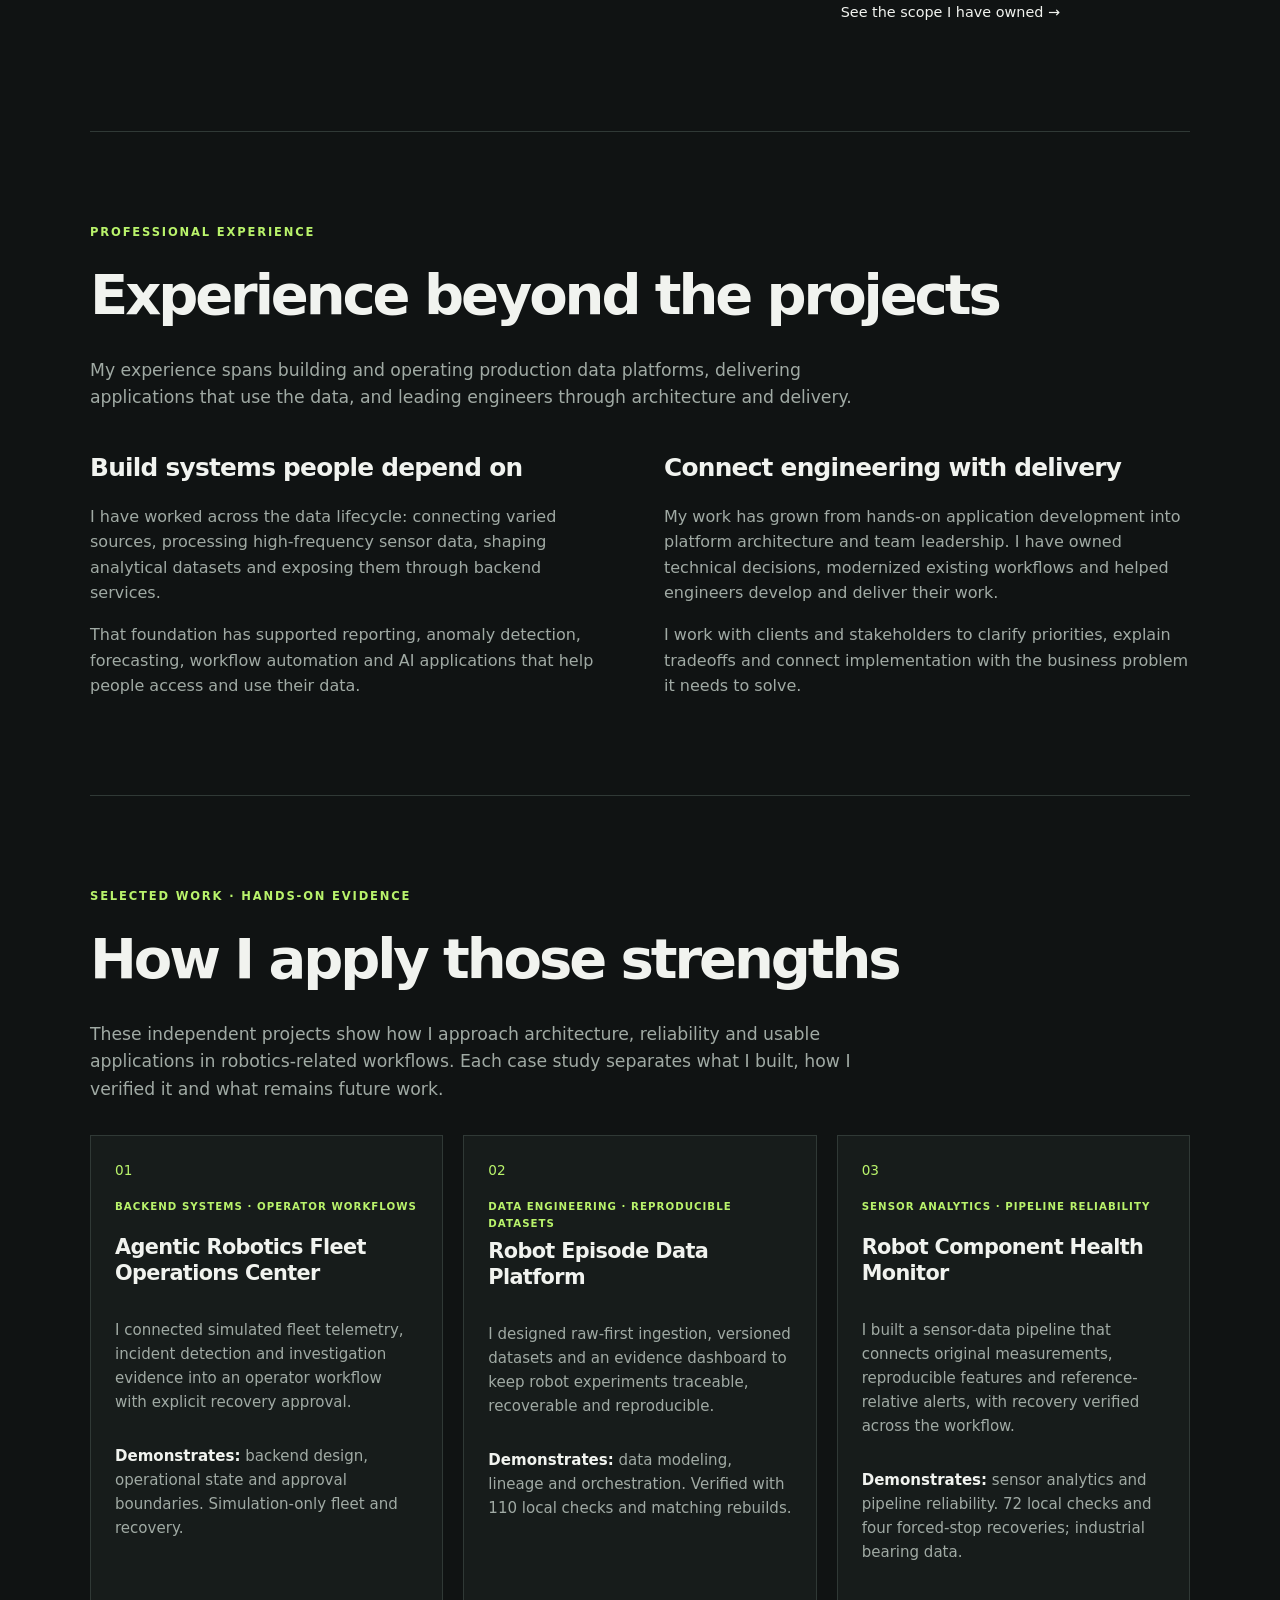
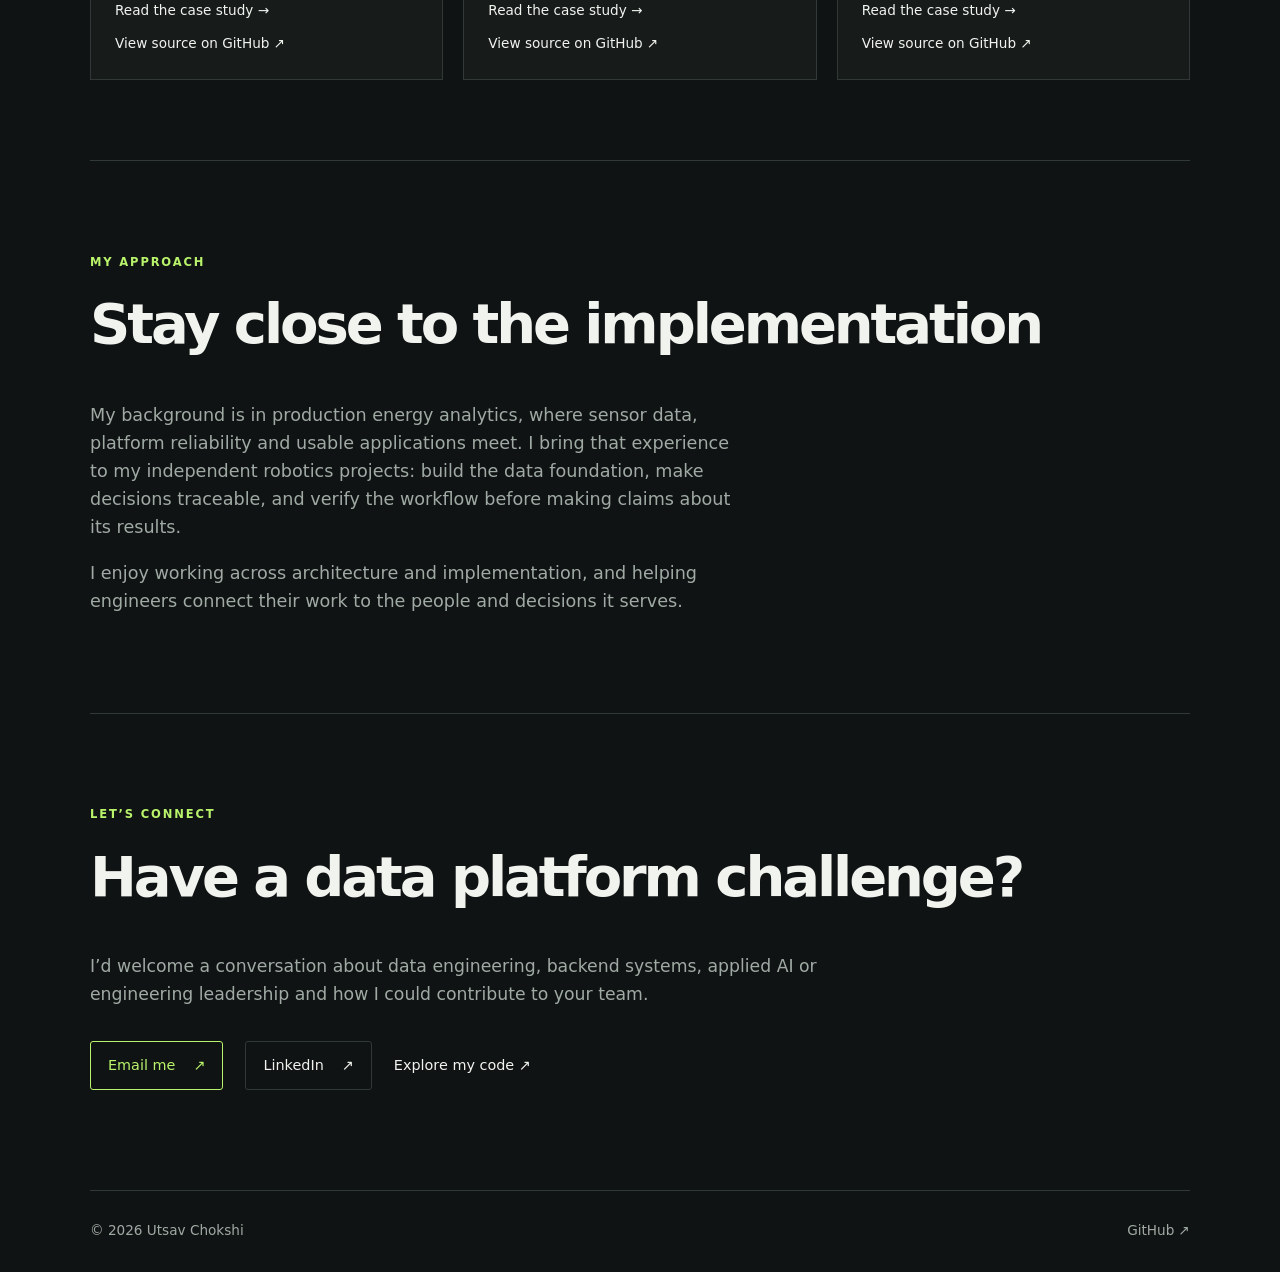
==== commit 2d336b83: "Replace em dashes with plain punctuation" ====
--- a/index.html
+++ b/index.html
@@ -47,7 +47,7 @@
       </div>
     </section>
     <section class="section about" id="about" aria-labelledby="about-title"><div class="section-heading"><p class="eyebrow">MY APPROACH</p><h2 id="about-title">Stay close to the implementation</h2></div><p>My background is in production energy analytics, where sensor data, platform reliability and usable applications meet. I bring that experience to my independent robotics projects: build the data foundation, make decisions traceable, and verify the workflow before making claims about its results.</p><p>I enjoy working across architecture and implementation, and helping engineers connect their work to the people and decisions it serves.</p></section>
-    <section class="section contact-section" id="contact" aria-labelledby="contact-title"><div class="section-heading"><p class="eyebrow">LET’S CONNECT</p><h2 id="contact-title">Have a data platform challenge?</h2></div><p class="section-intro">I’d welcome a conversation about data engineering, backend systems, applied AI or engineering leadership—and how I could contribute to your team.</p><div class="hero-actions"><a class="button button-primary" href="mailto:utsavchokshi93@gmail.com">Email me <span aria-hidden="true">↗</span></a><a class="button" href="https://www.linkedin.com/in/utsav5756/">LinkedIn <span aria-hidden="true">↗</span></a><a class="text-link" href="https://github.com/utsav-chokshi">Explore my code <span aria-hidden="true">↗</span></a></div></section>
+    <section class="section contact-section" id="contact" aria-labelledby="contact-title"><div class="section-heading"><p class="eyebrow">LET’S CONNECT</p><h2 id="contact-title">Have a data platform challenge?</h2></div><p class="section-intro">I’d welcome a conversation about data engineering, backend systems, applied AI or engineering leadership and how I could contribute to your team.</p><div class="hero-actions"><a class="button button-primary" href="mailto:utsavchokshi93@gmail.com">Email me <span aria-hidden="true">↗</span></a><a class="button" href="https://www.linkedin.com/in/utsav5756/">LinkedIn <span aria-hidden="true">↗</span></a><a class="text-link" href="https://github.com/utsav-chokshi">Explore my code <span aria-hidden="true">↗</span></a></div></section>
   </main>
   <footer><span>© 2026 Utsav Chokshi</span><a href="https://github.com/utsav-chokshi">GitHub <span aria-hidden="true">↗</span></a></footer>
 </body>
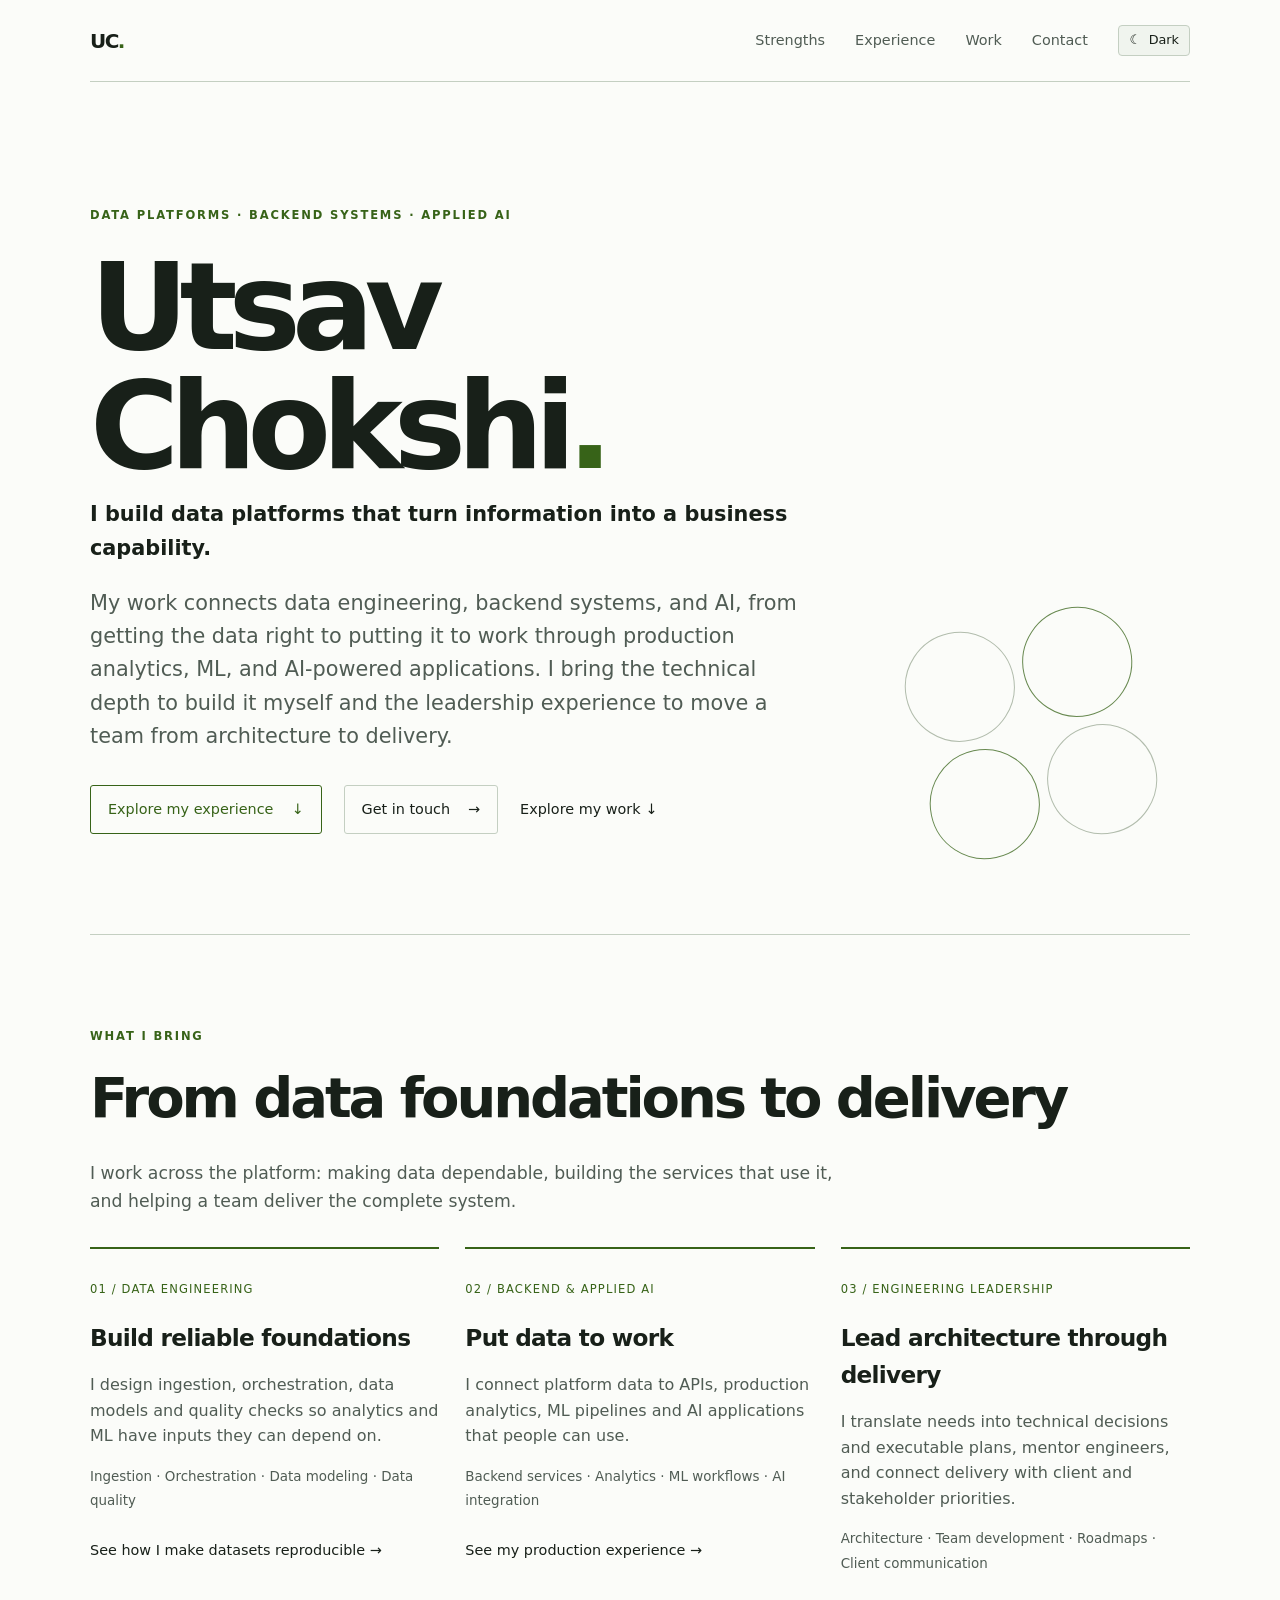
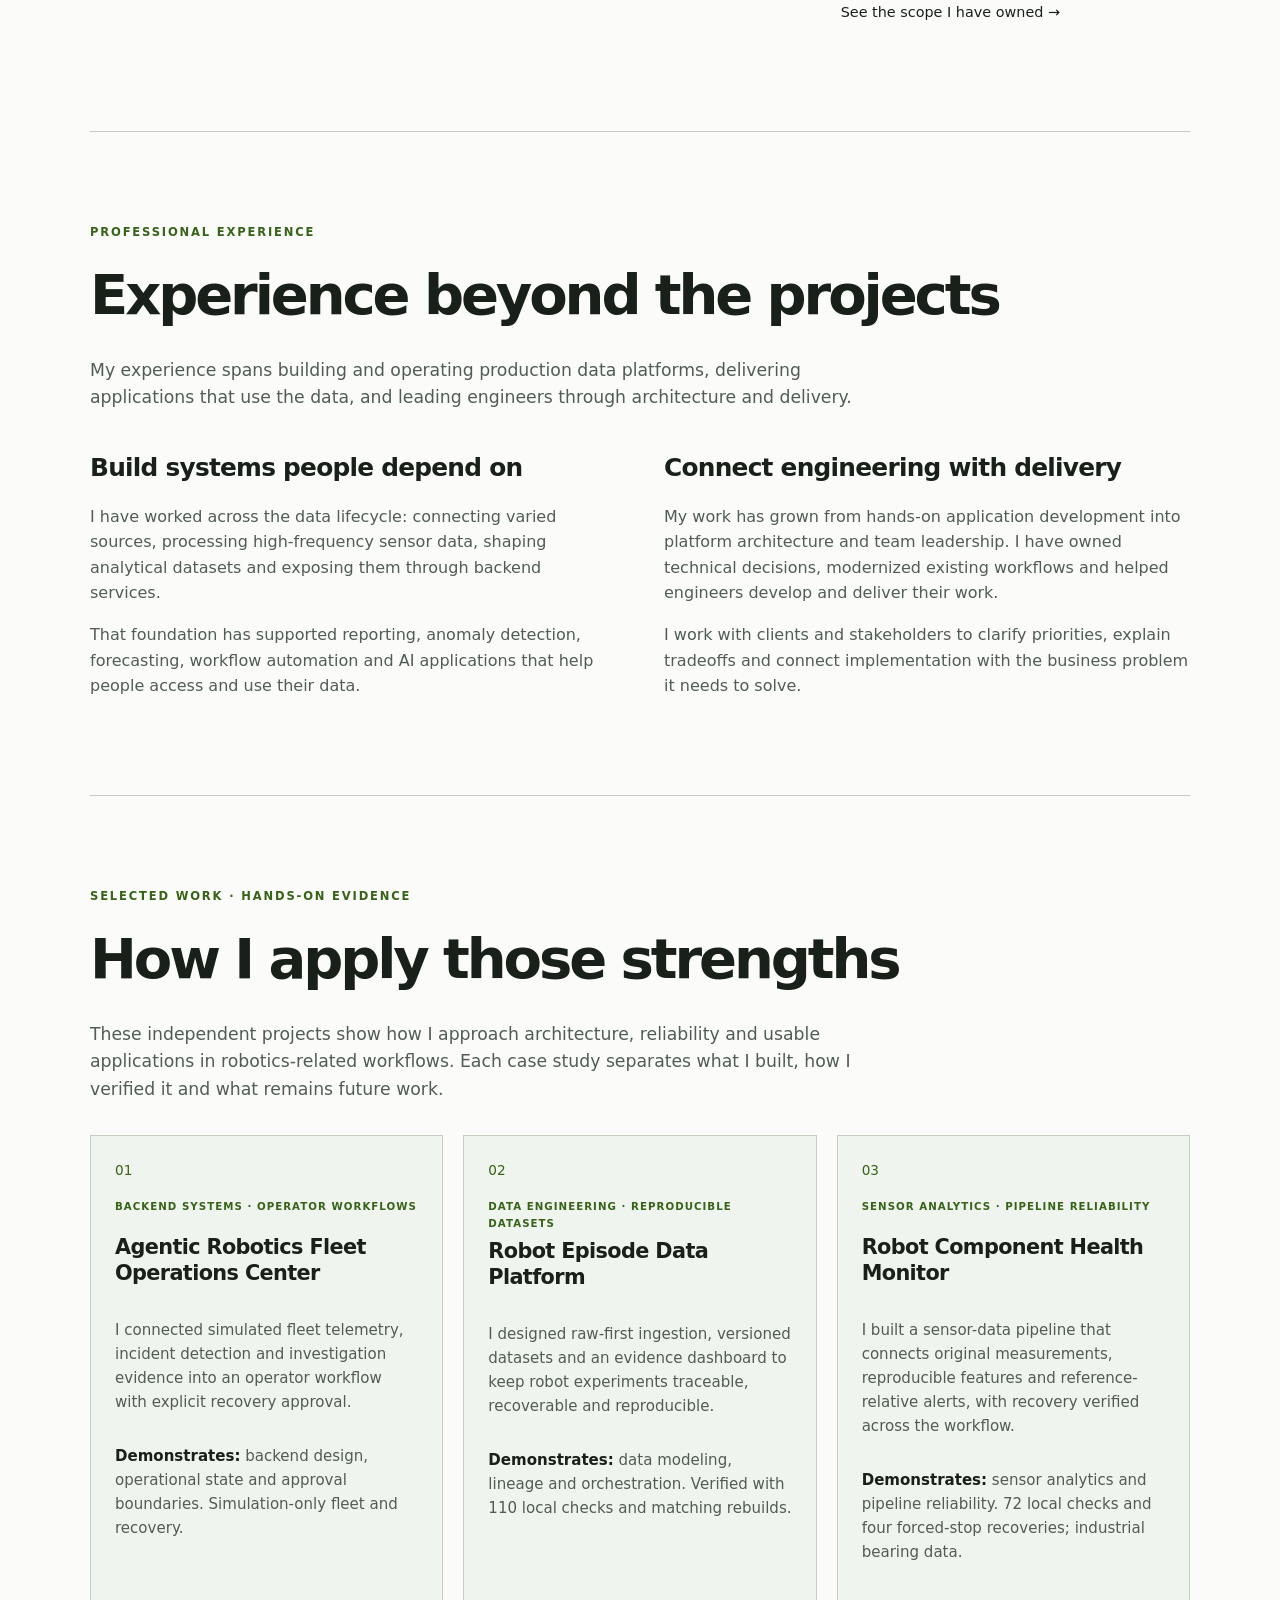
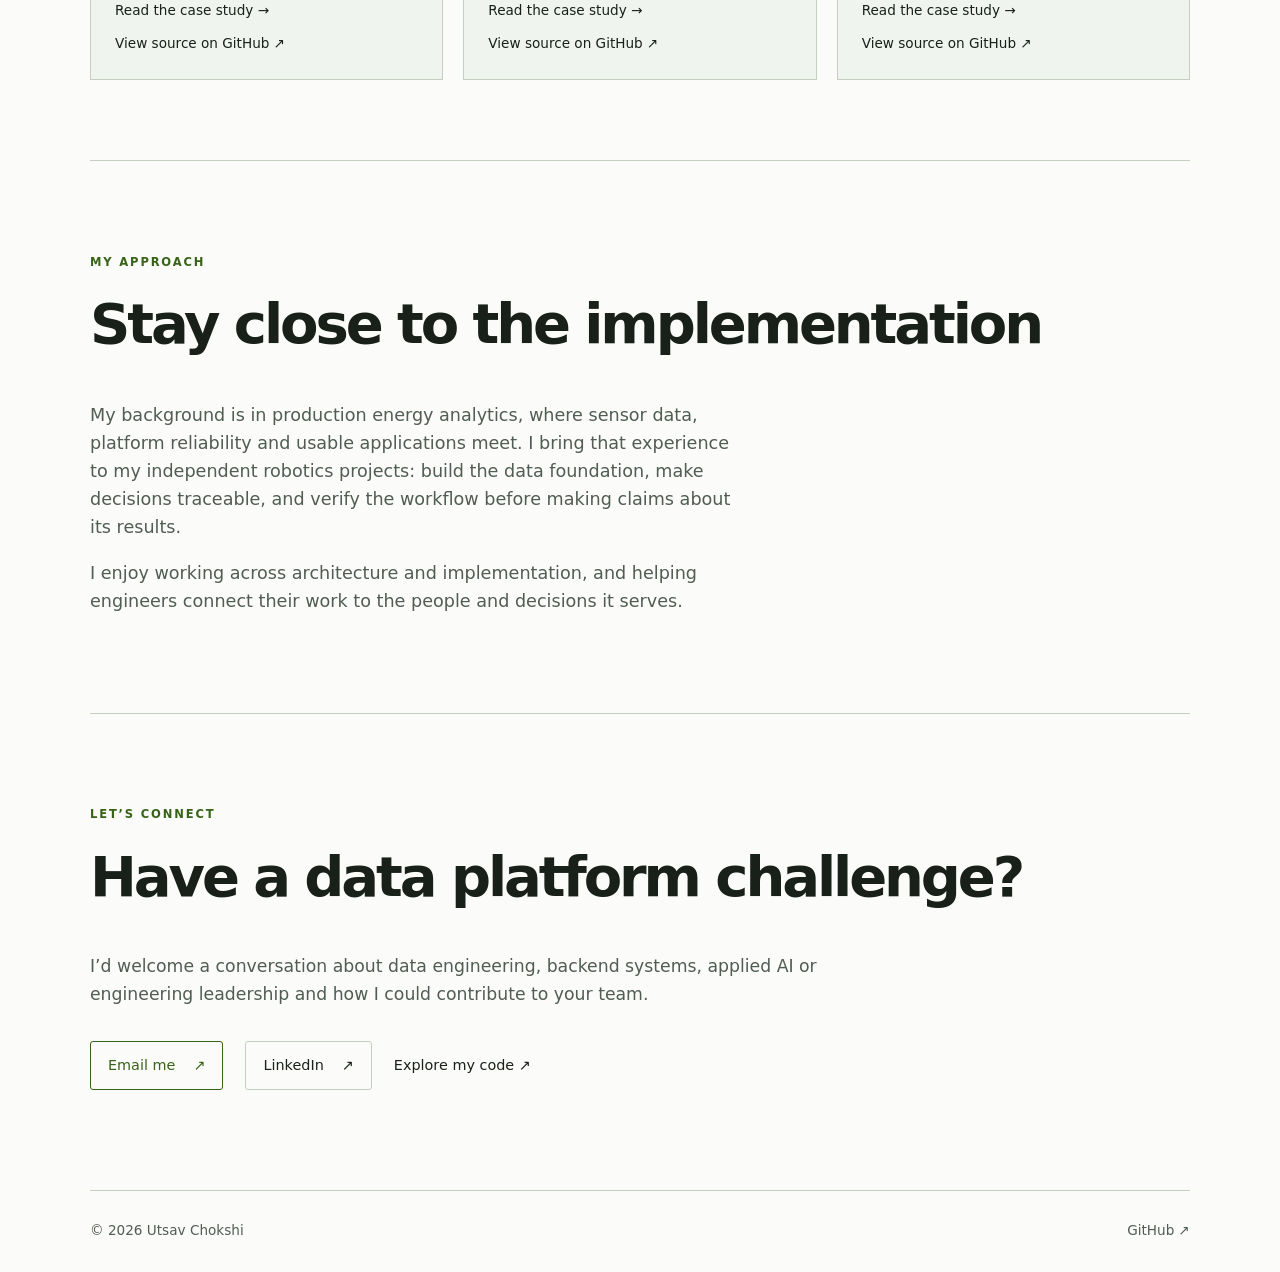
==== commit 3258844e: "Add accessible light and dark themes with saved preferences" ====
--- a/index.html
+++ b/index.html
@@ -5,12 +5,13 @@
   <meta name="viewport" content="width=device-width, initial-scale=1">
   <meta name="description" content="Utsav Chokshi builds data platforms, backend systems and applied AI applications, combining hands-on engineering with architecture and team leadership.">
   <title>Utsav Chokshi | Data Platforms, Backend &amp; Applied AI</title>
-  <link rel="stylesheet" href="styles.css">
+  <script src="theme.js"></script>
+  <link rel="stylesheet" href="styles.css?v=theme-1">
 </head>
 <body class="portfolio-home">
   <header class="site-header">
     <a class="wordmark" href="index.html">UC<span>.</span></a>
-    <nav aria-label="Main navigation"><a href="#strengths">Strengths</a><a href="#experience">Experience</a><a href="#work">Work</a><a href="#contact">Contact</a></nav>
+    <nav aria-label="Main navigation"><a href="#strengths">Strengths</a><a href="#experience">Experience</a><a href="#work">Work</a><a href="#contact">Contact</a><button class="theme-toggle" type="button" data-theme-toggle aria-label="Switch theme" hidden><span data-theme-icon aria-hidden="true">☀</span><span data-theme-label>Light</span></button></nav>
   </header>
   <main id="top">
     <section class="hero hero--pitch" aria-labelledby="intro-title">
--- a/styles.css
+++ b/styles.css
@@ -6,6 +6,7 @@
   --muted: #a0aaa4;
   --line: #303936;
   --accent: #b9f36b;
+  --decoration: #58733e;
   font-family: Inter, ui-sans-serif, system-ui, -apple-system, BlinkMacSystemFont, "Segoe UI", sans-serif;
 }
 
@@ -27,7 +28,7 @@
 .button { display: inline-flex; gap: 18px; align-items: center; padding: 12px 17px; border: 1px solid var(--line); border-radius: 3px; font-size: .9rem; }
 .button:hover { color: var(--background); border-color: var(--accent); background: var(--accent); }
 .hero-mark { position: absolute; width: 230px; height: 230px; right: 4%; bottom: 86px; display: grid; grid-template-columns: 1fr 1fr; gap: 10px; transform: rotate(-12deg); opacity: .75; }
-.hero-mark span { border: 1px solid #58733e; border-radius: 50%; }
+.hero-mark span { border: 1px solid var(--decoration); border-radius: 50%; }
 .hero-mark span:nth-child(2), .hero-mark span:nth-child(3) { border-color: var(--accent); }
 .section { padding: 80px 0; border-top: 1px solid var(--line); }
 .section-heading { margin-bottom: 32px; }
@@ -152,3 +153,25 @@
 .projects-grid .text-link { font-size: .85rem; }
 @media (max-width: 900px) { .projects-grid { grid-template-columns: repeat(2,minmax(0,1fr)); } }
 @media (max-width: 650px) { .projects-grid, .experience-summary { grid-template-columns: 1fr; } }
+
+/* Accessible light colors, with the original dark palette retained above. */
+:root[data-theme="light"] {
+  color-scheme: light;
+  --background: #fbfcf9;
+  --surface: #f0f4ee;
+  --text: #182019;
+  --muted: #505c54;
+  --line: #c4cfc2;
+  --accent: #376318;
+  --decoration: #9aa894;
+}
+.theme-toggle { display: inline-flex; align-items: center; gap: 7px; flex-shrink: 0; padding: 6px 10px; border: 1px solid var(--line); border-radius: 4px; background: var(--surface); color: var(--text); font: inherit; font-size: .8rem; line-height: 1.3; cursor: pointer; }
+.theme-toggle[hidden] { display: none; }
+.theme-toggle:hover { border-color: var(--accent); color: var(--accent); }
+.theme-toggle:focus-visible { outline: 2px solid var(--accent); outline-offset: 4px; }
+[data-theme-icon] { width: 1em; text-align: center; }
+.site-header nav { align-items: center; }
+@media (max-width: 650px) {
+  .site-header { height: auto; min-height: 82px; align-items: flex-start; gap: 20px; padding-block: 18px; }
+  .site-header nav { flex-wrap: wrap; justify-content: flex-end; gap: 10px 16px; max-width: calc(100% - 54px); }
+}
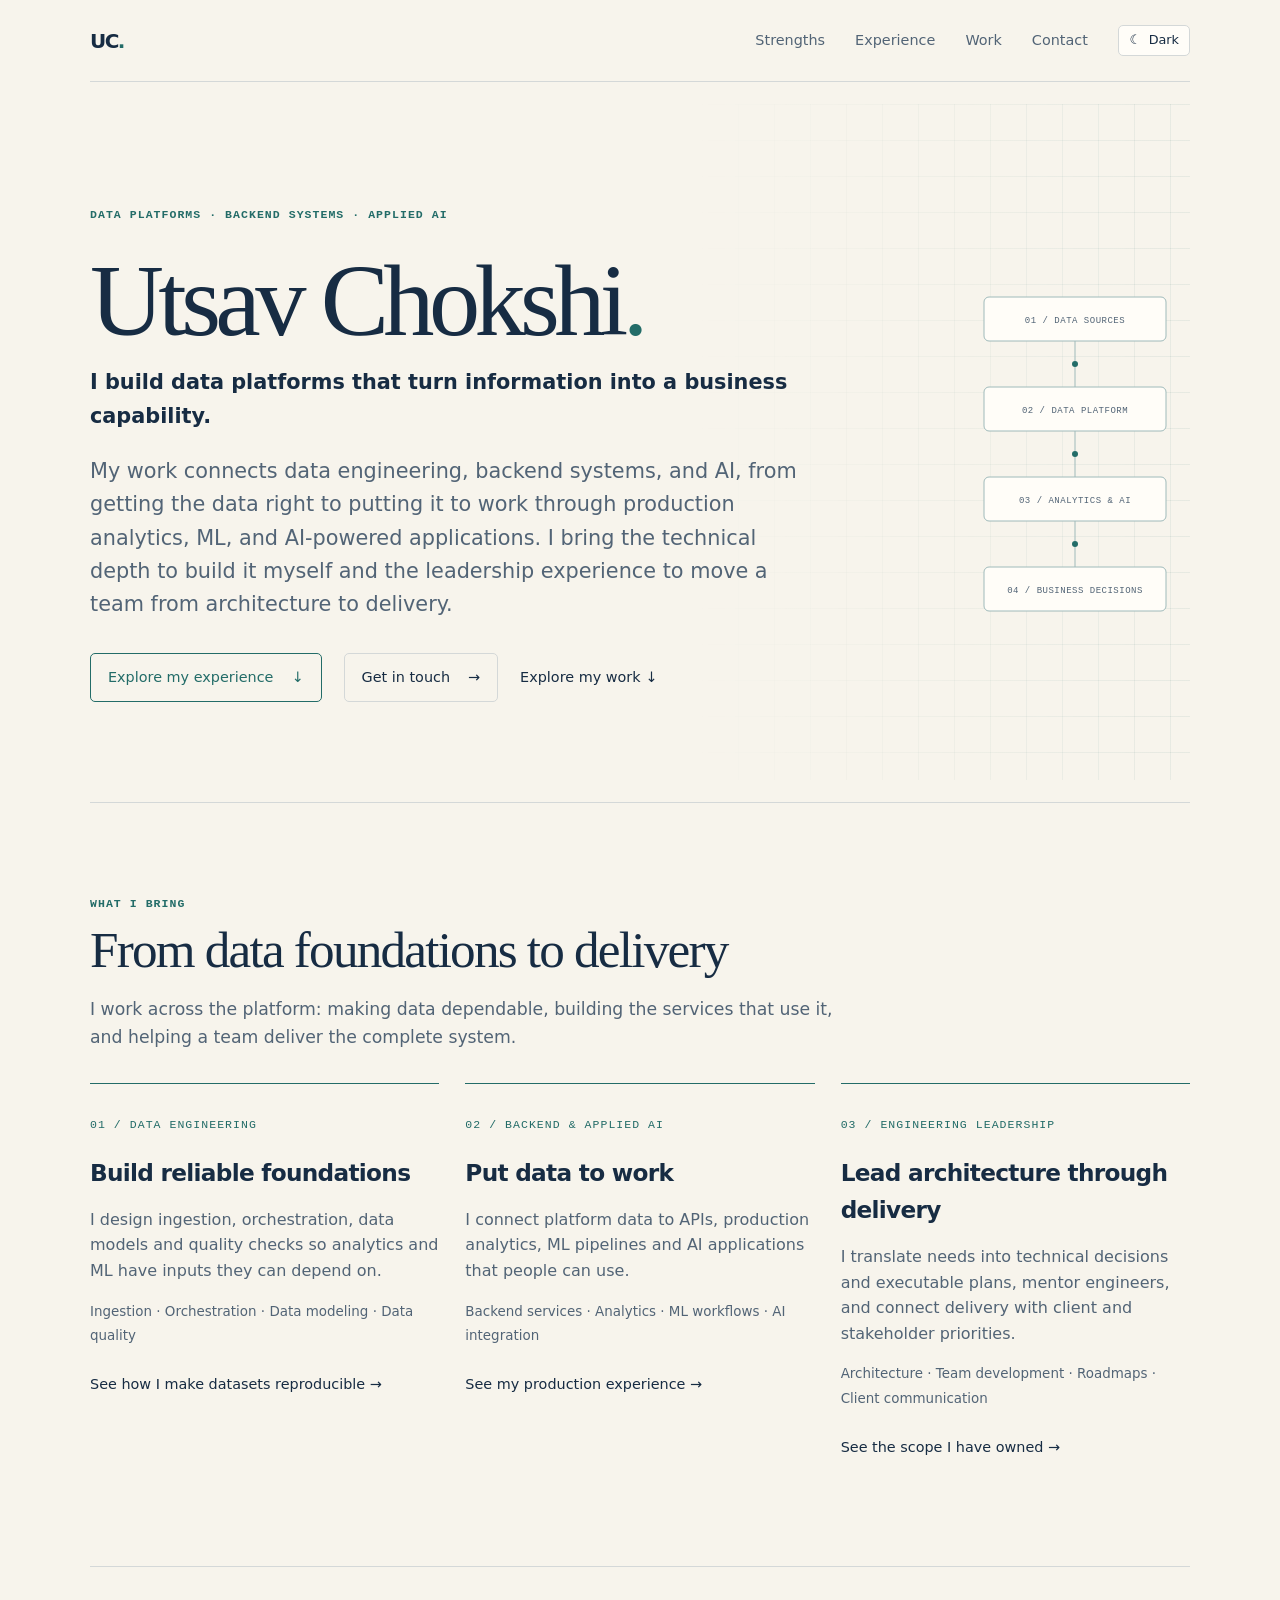
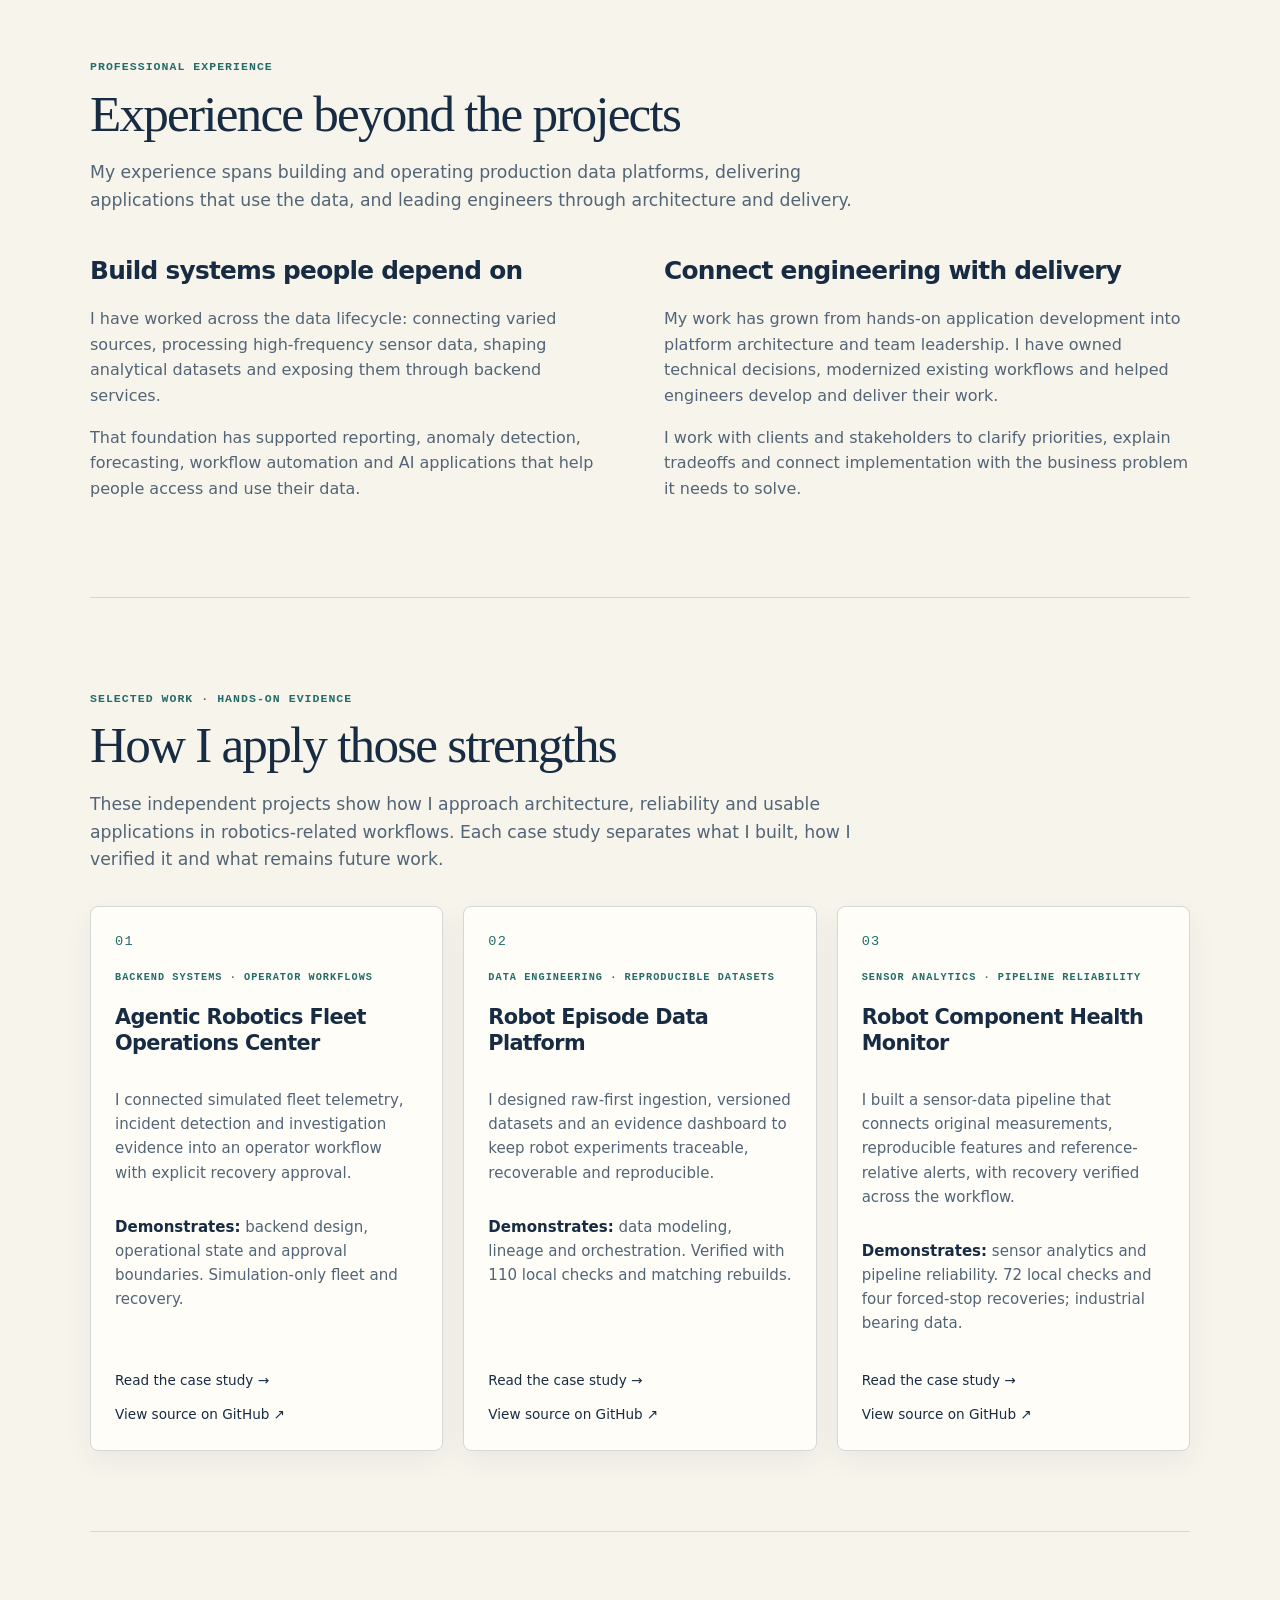
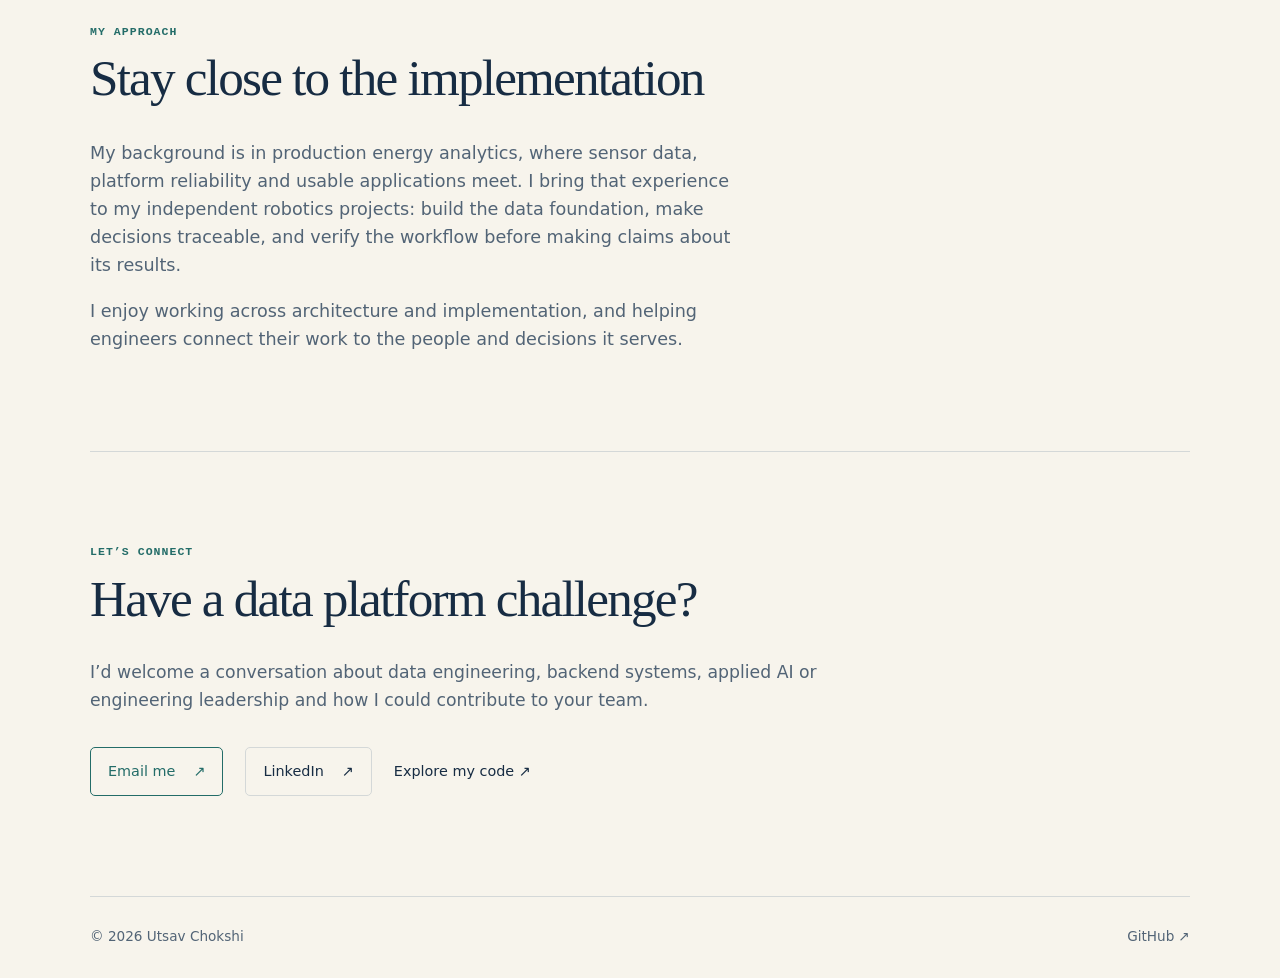
==== commit de239971: "Apply classic navy ivory and teal data architecture design" ====
--- a/index.html
+++ b/index.html
@@ -6,7 +6,7 @@
   <meta name="description" content="Utsav Chokshi builds data platforms, backend systems and applied AI applications, combining hands-on engineering with architecture and team leadership.">
   <title>Utsav Chokshi | Data Platforms, Backend &amp; Applied AI</title>
   <script src="theme.js"></script>
-  <link rel="stylesheet" href="styles.css?v=theme-1">
+  <link rel="stylesheet" href="styles.css?v=classic-1">
 </head>
 <body class="portfolio-home">
   <header class="site-header">
@@ -22,7 +22,14 @@
         <p class="intro">My work connects data engineering, backend systems, and AI, from getting the data right to putting it to work through production analytics, ML, and AI-powered applications. I bring the technical depth to build it myself and the leadership experience to move a team from architecture to delivery.</p>
       </div>
       <div class="hero-actions"><a class="button button-primary" href="#experience">Explore my experience <span aria-hidden="true">↓</span></a><a class="button" href="#contact">Get in touch <span aria-hidden="true">→</span></a><a class="text-link" href="#work">Explore my work <span aria-hidden="true">↓</span></a></div>
-      <div class="hero-mark" aria-hidden="true"><span></span><span></span><span></span><span></span></div>
+      <div class="data-motif" aria-hidden="true"><svg viewBox="0 0 230 350" focusable="false">
+        <path d="M115 54V100 M115 144V190 M115 234V280"/>
+        <circle cx="115" cy="77" r="3"/><circle cx="115" cy="167" r="3"/><circle cx="115" cy="257" r="3"/>
+        <rect x="24" y="10" width="182" height="44" rx="5"/><text x="115" y="36" text-anchor="middle">01 / DATA SOURCES</text>
+        <rect x="24" y="100" width="182" height="44" rx="5"/><text x="115" y="126" text-anchor="middle">02 / DATA PLATFORM</text>
+        <rect x="24" y="190" width="182" height="44" rx="5"/><text x="115" y="216" text-anchor="middle">03 / ANALYTICS &amp; AI</text>
+        <rect x="24" y="280" width="182" height="44" rx="5"/><text x="115" y="306" text-anchor="middle">04 / BUSINESS DECISIONS</text>
+      </svg></div>
     </section>
     <section class="section" id="strengths" aria-labelledby="strengths-title">
       <div class="section-heading"><p class="eyebrow">WHAT I BRING</p><h2 id="strengths-title">From data foundations to delivery</h2><p class="section-intro">I work across the platform: making data dependable, building the services that use it, and helping a team deliver the complete system.</p></div>
--- a/styles.css
+++ b/styles.css
@@ -1,12 +1,12 @@
 :root {
   color-scheme: dark;
-  --background: #101313;
-  --surface: #171c1b;
-  --text: #f1f3ef;
-  --muted: #a0aaa4;
-  --line: #303936;
-  --accent: #b9f36b;
-  --decoration: #58733e;
+  --background: #101c2b;
+  --surface: #172638;
+  --text: #f0eee8;
+  --muted: #adb9c7;
+  --line: #324257;
+  --accent: #78c7bf;
+  --decoration: #406b79;
   font-family: Inter, ui-sans-serif, system-ui, -apple-system, BlinkMacSystemFont, "Segoe UI", sans-serif;
 }
 
@@ -157,13 +157,13 @@
 /* Accessible light colors, with the original dark palette retained above. */
 :root[data-theme="light"] {
   color-scheme: light;
-  --background: #fbfcf9;
-  --surface: #f0f4ee;
-  --text: #182019;
-  --muted: #505c54;
-  --line: #c4cfc2;
-  --accent: #376318;
-  --decoration: #9aa894;
+  --background: #f7f4ec;
+  --surface: #fffdf8;
+  --text: #172c43;
+  --muted: #526476;
+  --line: #d4d8d8;
+  --accent: #236c68;
+  --decoration: #9fbaba;
 }
 .theme-toggle { display: inline-flex; align-items: center; gap: 7px; flex-shrink: 0; padding: 6px 10px; border: 1px solid var(--line); border-radius: 4px; background: var(--surface); color: var(--text); font: inherit; font-size: .8rem; line-height: 1.3; cursor: pointer; }
 .theme-toggle[hidden] { display: none; }
@@ -175,3 +175,35 @@
   .site-header { height: auto; min-height: 82px; align-items: flex-start; gap: 20px; padding-block: 18px; }
   .site-header nav { flex-wrap: wrap; justify-content: flex-end; gap: 10px 16px; max-width: calc(100% - 54px); }
 }
+
+/* Classic data architecture: restrained typography and a quiet technical grid. */
+:root { --grid: rgba(120,199,191,.08); --shadow: 0 10px 28px rgba(0,0,0,.12); }
+:root[data-theme="light"] { --grid: rgba(35,108,104,.075); --shadow: 0 10px 28px rgba(23,44,67,.06); }
+h1, h2 { font-family: Georgia, "Times New Roman", serif; font-weight: 400; }
+h1 { font-size: clamp(3.3rem,8vw,6.8rem); line-height: 1.04; letter-spacing: -.055em; }
+h2 { font-size: clamp(2.1rem,4.7vw,3.2rem); letter-spacing: -.035em; line-height: 1.12; }
+.case-hero h1 { font-size: clamp(2.7rem,6.5vw,5.1rem); }
+.eyebrow, .project-type, .project-number, .strength-number { font-family: ui-monospace, SFMono-Regular, Consolas, monospace; letter-spacing: .09em; }
+.hero--pitch { isolation: isolate; }
+.hero--pitch::before { content: ""; position: absolute; inset: 22px 0; z-index: -1; pointer-events: none; background-image: linear-gradient(var(--grid) 1px, transparent 1px), linear-gradient(90deg,var(--grid) 1px,transparent 1px); background-size: 36px 36px; mask-image: linear-gradient(90deg,transparent 55%,#000 100%); }
+.hero--pitch > .eyebrow, .hero--pitch > h1, .hero--pitch > .hero-actions { position: relative; z-index: 1; }
+.data-motif { position: absolute; width: 230px; right: 0; top: 205px; pointer-events: none; }
+.data-motif svg { display: block; width: 100%; height: auto; overflow: visible; }
+.data-motif rect { fill: var(--surface); stroke: var(--decoration); stroke-width: 1; }
+.data-motif path { fill: none; stroke: var(--decoration); stroke-width: 1; }
+.data-motif circle { fill: var(--accent); }
+.data-motif text { fill: var(--muted); font: 9px ui-monospace, SFMono-Regular, Consolas, monospace; letter-spacing: .5px; }
+.projects-grid .project-card, .results-grid > div, .screenshot-card { border-radius: 8px; box-shadow: var(--shadow); }
+.projects-grid .project-card { transition: transform .18s ease, border-color .18s ease, box-shadow .18s ease; }
+.projects-grid .project-card:hover, .projects-grid .project-card:focus-within { transform: translateY(-3px); border-color: var(--accent); }
+.strength { border-top-width: 1px; }
+.button, .theme-toggle { border-radius: 5px; }
+.site-header { border-bottom-color: var(--line); }
+@media (max-width: 1000px) {
+  .data-motif { display: none; }
+  .hero--pitch::before { opacity: .55; mask-image: linear-gradient(90deg,transparent 25%,#000 100%); }
+}
+@media (prefers-reduced-motion: reduce) {
+  .projects-grid .project-card { transition: none; }
+  .projects-grid .project-card:hover, .projects-grid .project-card:focus-within { transform: none; }
+}
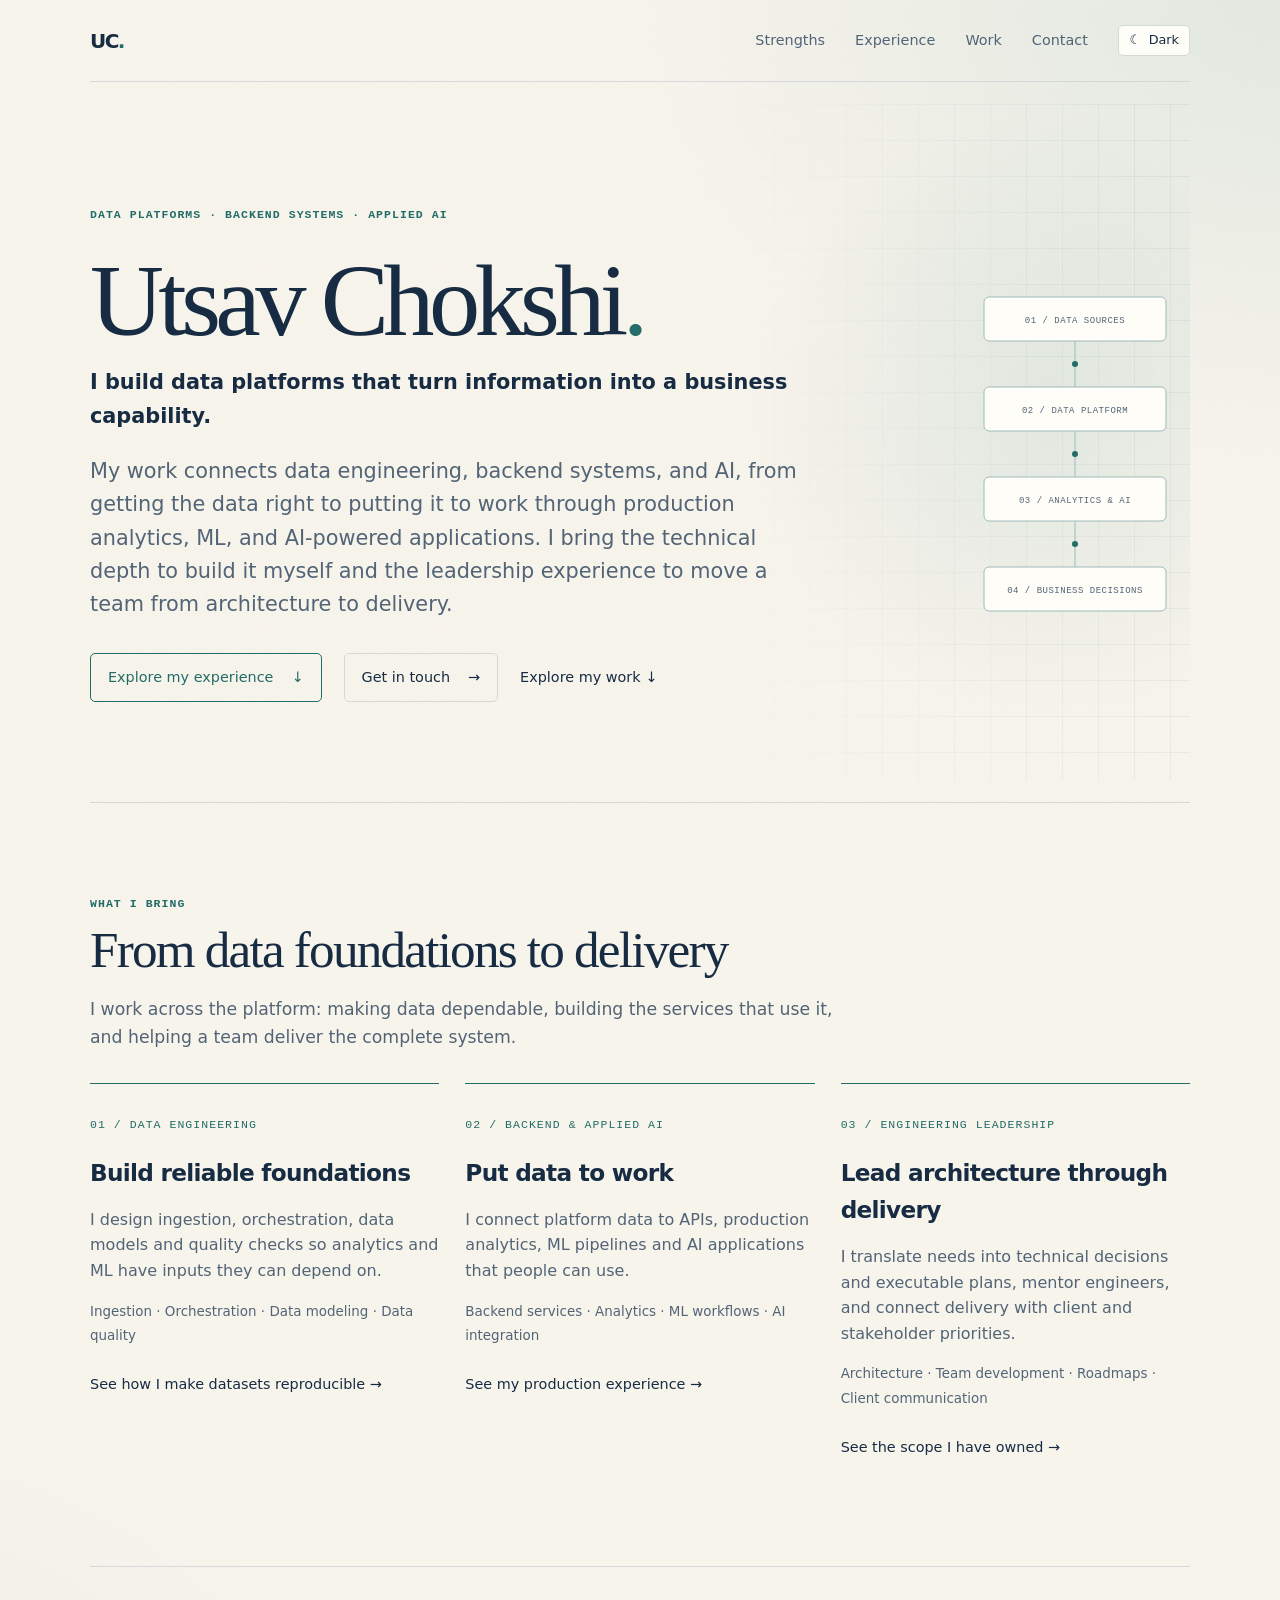
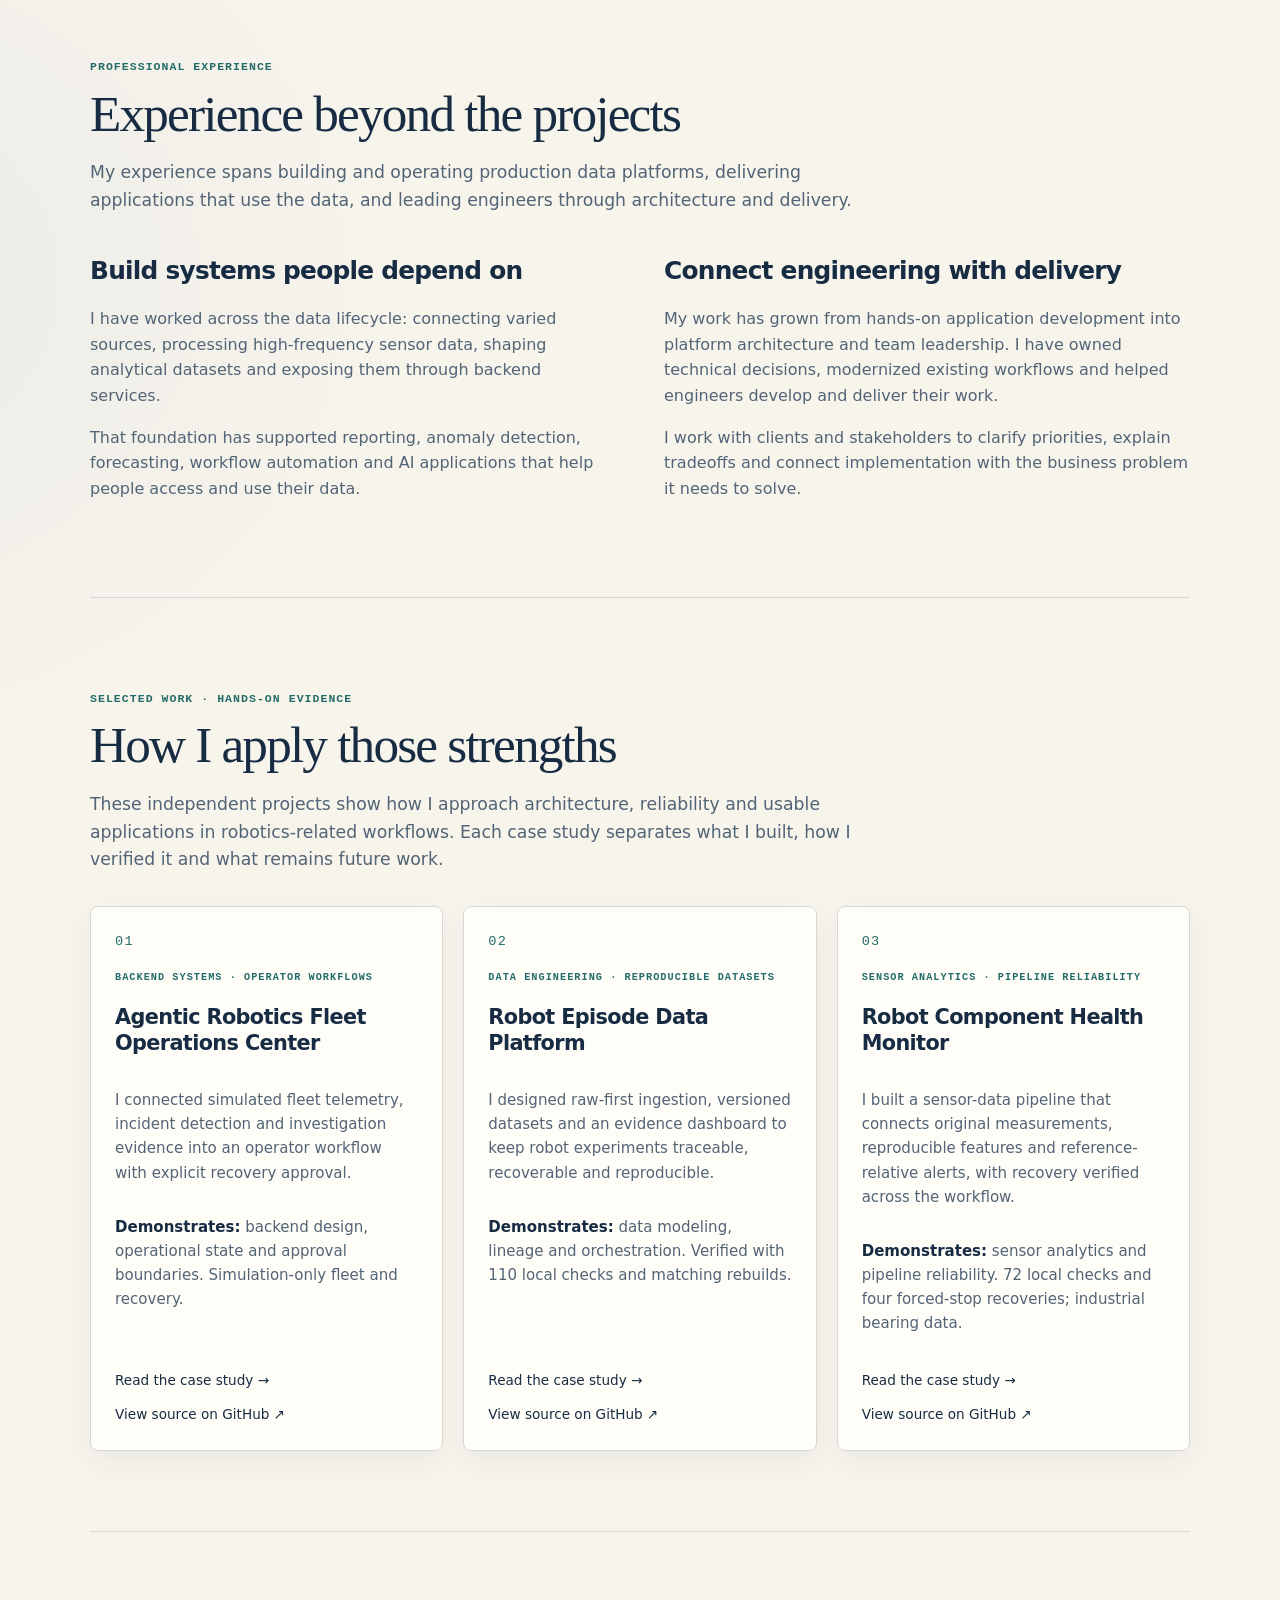
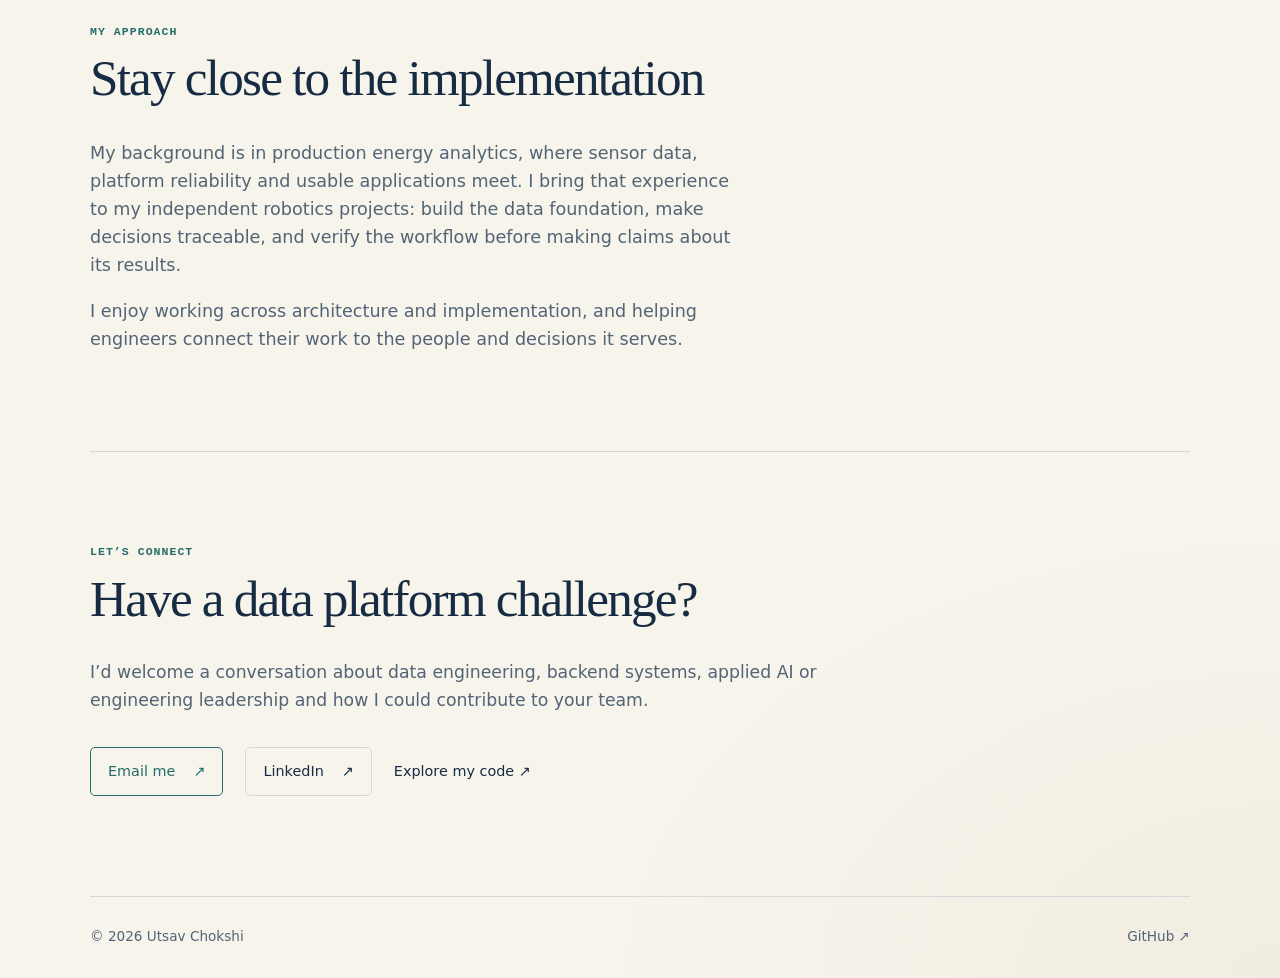
==== commit 5bc143cb: "Add restrained ambient background depth and data-flow pulses" ====
--- a/index.html
+++ b/index.html
@@ -6,7 +6,7 @@
   <meta name="description" content="Utsav Chokshi builds data platforms, backend systems and applied AI applications, combining hands-on engineering with architecture and team leadership.">
   <title>Utsav Chokshi | Data Platforms, Backend &amp; Applied AI</title>
   <script src="theme.js"></script>
-  <link rel="stylesheet" href="styles.css?v=classic-1">
+  <link rel="stylesheet" href="styles.css?v=depth-1">
 </head>
 <body class="portfolio-home">
   <header class="site-header">
--- a/styles.css
+++ b/styles.css
@@ -207,3 +207,24 @@
   .projects-grid .project-card { transition: none; }
   .projects-grid .project-card:hover, .projects-grid .project-card:focus-within { transform: none; }
 }
+
+/* A little ambient depth, with the classic palette and quiet content retained. */
+:root {
+  --ambient-teal: rgba(69,169,163,.17);
+  --ambient-blue: rgba(78,111,180,.12);
+  --ambient-warm: rgba(157,130,86,.055);
+}
+:root[data-theme="light"] {
+  --ambient-teal: rgba(87,156,148,.13);
+  --ambient-blue: rgba(102,134,166,.09);
+  --ambient-warm: rgba(184,151,97,.08);
+}
+body { position: relative; isolation: isolate; min-height: 100vh; background-image: radial-gradient(ellipse 900px 650px at 100% 0%,var(--ambient-teal),transparent 72%),radial-gradient(ellipse 800px 650px at -15% 45%,var(--ambient-blue),transparent 75%),radial-gradient(ellipse 900px 600px at 100% 100%,var(--ambient-warm),transparent 75%); }
+body::before { content: ""; position: fixed; inset: 0; z-index: -1; pointer-events: none; opacity: .028; background-image: url("data:image/svg+xml,%3Csvg xmlns='http://www.w3.org/2000/svg' width='180' height='180' viewBox='0 0 180 180'%3E%3Cfilter id='grain'%3E%3CfeTurbulence type='fractalNoise' baseFrequency='.82' numOctaves='3' stitchTiles='stitch' seed='8'/%3E%3C/filter%3E%3Crect width='100%25' height='100%25' filter='url(%23grain)' opacity='.7'/%3E%3C/svg%3E"); }
+.hero--pitch::after { content: ""; position: absolute; width: 620px; height: 620px; right: -170px; top: 25px; z-index: -1; pointer-events: none; border-radius: 50%; background: radial-gradient(circle,var(--ambient-teal),transparent 69%); }
+.data-motif circle { transform-box: fill-box; transform-origin: center; animation: data-pulse 5.4s ease-in-out infinite; }
+.data-motif circle:nth-of-type(2) { animation-delay: 1.8s; }
+.data-motif circle:nth-of-type(3) { animation-delay: 3.6s; }
+@keyframes data-pulse { 0%,100% { opacity: .5; transform: scale(.85); } 45%,55% { opacity: 1; transform: scale(1.4); } }
+@media (max-width: 650px) { .hero--pitch::after { width: 420px; height: 560px; right: -230px; opacity: .7; } }
+@media (prefers-reduced-motion: reduce) { .data-motif circle { animation: none; opacity: .8; } }
